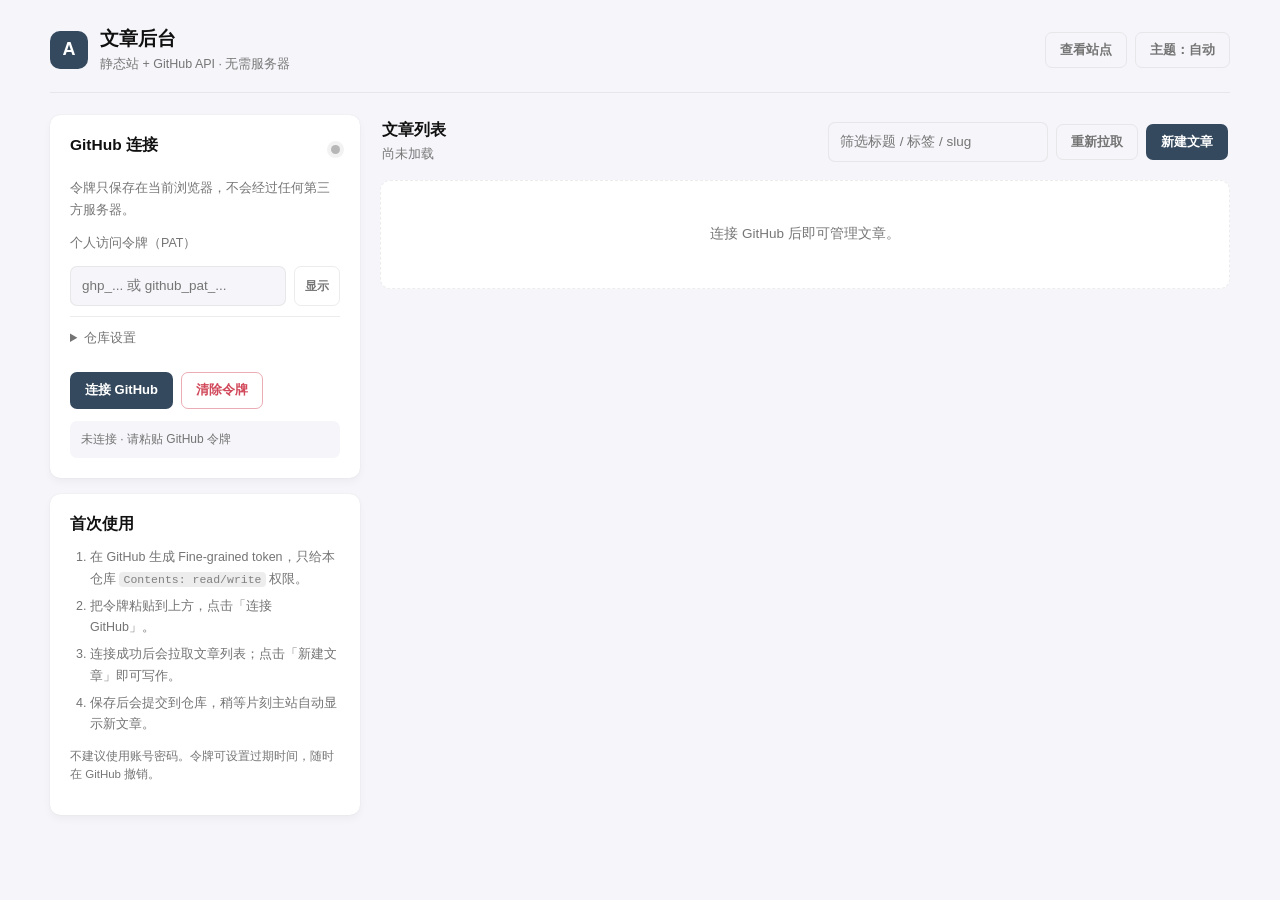
==== admin/index.html @ 0141ee08 "feat: add browser admin for article management" ====
<!doctype html>
<html lang="zh-CN" data-scheme="light">
<head>
  <meta charset="utf-8">
  <meta name="viewport" content="width=device-width, initial-scale=1">
  <meta name="robots" content="noindex, nofollow">
  <title>文章后台 · 重构博客</title>
  <script>
    (function () {
      try {
        var s = localStorage.getItem('StackColorScheme') || 'auto';
        var dark = s === 'dark' || (s === 'auto' && window.matchMedia('(prefers-color-scheme: dark)').matches);
        document.documentElement.setAttribute('data-scheme', dark ? 'dark' : 'light');
      } catch (e) {}
    })();
  </script>
  <link rel="stylesheet" href="../assets/style.css">
  <link rel="stylesheet" href="admin.css">
</head>
<body class="admin-body">
  <div class="admin-shell">
    <header class="admin-topbar">
      <div class="admin-brand">
        <span class="admin-brand-mark">A</span>
        <div>
          <h1>文章后台</h1>
          <p>静态站 + GitHub API · 无需服务器</p>
        </div>
      </div>
      <div class="admin-top-actions">
        <a class="btn btn-ghost" href="../index.html" target="_blank" rel="noopener">查看站点</a>
        <button class="btn btn-ghost" id="themeBtn" type="button" title="切换主题">主题：自动</button>
      </div>
    </header>

    <main class="admin-grid">
      <aside class="admin-side">
        <section class="admin-card" aria-labelledby="connectTitle">
          <div class="card-heading">
            <h2 id="connectTitle">GitHub 连接</h2>
            <span id="connectionDot" class="status-dot" aria-hidden="true"></span>
          </div>
          <p class="muted small">令牌只保存在当前浏览器，不会经过任何第三方服务器。</p>

          <label class="field-label" for="tokenInput">个人访问令牌（PAT）</label>
          <div class="token-row">
            <input id="tokenInput" class="input" type="password" autocomplete="off" spellcheck="false" placeholder="ghp_... 或 github_pat_...">
            <button id="toggleToken" class="btn btn-mini" type="button">显示</button>
          </div>

          <details class="repo-settings" id="repoSettings">
            <summary>仓库设置</summary>
            <div class="settings-grid">
              <label class="field-label">用户名<input id="cfgOwner" class="input" type="text" spellcheck="false"></label>
              <label class="field-label">仓库名<input id="cfgRepo" class="input" type="text" spellcheck="false"></label>
              <label class="field-label">分支<input id="cfgBranch" class="input" type="text" spellcheck="false"></label>
              <label class="field-label full">文章文件<input id="cfgPath" class="input" type="text" spellcheck="false"></label>
            </div>
            <p class="muted tiny">默认值已按你的 Pages 仓库填好，一般不需要改。</p>
          </details>

          <div class="btn-row">
            <button id="connectBtn" class="btn btn-primary" type="button">连接 GitHub</button>
            <button id="logoutBtn" class="btn btn-danger-ghost" type="button">清除令牌</button>
          </div>
          <div id="connectionState" class="connection-state" role="status">未连接</div>
        </section>

        <section class="admin-card guide-card" aria-labelledby="guideTitle">
          <h2 id="guideTitle">首次使用</h2>
          <ol class="guide-list">
            <li>在 GitHub 生成 Fine-grained token，只给本仓库 <code>Contents: read/write</code> 权限。</li>
            <li>把令牌粘贴到上方，点击「连接 GitHub」。</li>
            <li>连接成功后会拉取文章列表；点击「新建文章」即可写作。</li>
            <li>保存后会提交到仓库，稍等片刻主站自动显示新文章。</li>
          </ol>
          <p class="muted tiny">不建议使用账号密码。令牌可设置过期时间，随时在 GitHub 撤销。</p>
        </section>
      </aside>

      <section class="admin-main" aria-label="文章管理">
        <div class="admin-toolbar">
          <div>
            <h2>文章列表</h2>
            <p class="muted small" id="postCount">尚未加载</p>
          </div>
          <div class="toolbar-actions">
            <input id="listSearch" class="input search-input" type="search" placeholder="筛选标题 / 标签 / slug">
            <button id="refreshBtn" class="btn btn-ghost" type="button">重新拉取</button>
            <button id="newBtn" class="btn btn-primary" type="button">新建文章</button>
          </div>
        </div>

        <div id="postList" class="post-list" aria-live="polite">
          <div class="empty-state">连接 GitHub 后即可管理文章。</div>
        </div>

        <section id="editor" class="admin-card editor-panel" hidden aria-labelledby="editorTitle">
          <div class="editor-head">
            <div>
              <h2 id="editorTitle">新建文章</h2>
              <p class="muted small" id="editorHint">保存后会写入仓库的 content/posts.json</p>
            </div>
            <button id="collapseEditor" class="btn btn-mini" type="button">收起</button>
          </div>

          <div class="form-grid">
            <label class="field-label">标题 <input id="fTitle" class="input" type="text" placeholder="文章标题"></label>
            <label class="field-label">URL 标识 <input id="fSlug" class="input" type="text" spellcheck="false" placeholder="my-new-post"></label>
            <label class="field-label full">摘要 <textarea id="fSubtitle" class="input" rows="2" placeholder="一句话介绍这篇文章"></textarea></label>
            <label class="field-label">分类
              <select id="fCategory" class="input">
                <option value="Original">Original · 原创</option>
                <option value="Repost">Repost · 转载</option>
              </select>
            </label>
            <label class="field-label">发布日期 <input id="fDate" class="input" type="date"></label>
            <label class="field-label">阅读分钟 <input id="fMinutes" class="input" type="number" min="1" max="120" value="6"></label>
            <label class="field-label">标签 <input id="fTags" class="input" type="text" placeholder="前端, 性能, 笔记"></label>
            <label class="field-label full">封面关键词 <input id="fCover" class="input" type="text" placeholder="例如：SSG / REBUILD、METRICS、GIT"></label>
          </div>

          <div class="editor-tabs" role="tablist" aria-label="编辑模式">
            <button class="tab active" type="button" data-tab="form" role="tab" aria-selected="true">正文</button>
            <button class="tab" type="button" data-tab="preview" role="tab" aria-selected="false">预览</button>
            <button class="tab" type="button" data-tab="json" role="tab" aria-selected="false">JSON</button>
          </div>

          <div class="editor-panes">
            <div id="paneForm" class="editor-pane">
              <textarea id="fBody" class="input body-input" spellcheck="false" placeholder="## 小标题&#10;&#10;正文段落，支持 **加粗**、`行内代码`、[链接](https://example.com)。&#10;&#10;- 列表项&#10;- [x] 已完成任务&#10;&#10;> 引用&#10;&#10;```&#10;代码&#10;```&#10;&#10;| 列 A | 列 B |&#10;| --- | --- |&#10;| 内容 | 内容 |&#10;&#10;::: 提示 | 自定义提示框"></textarea>
              <div class="syntax-help">
                <strong>写作语法</strong>
                <code>## 标题</code> 分节 · <code>- 项目</code> 列表 · <code>&gt; 引用</code> · <code>```</code> 代码块 · <code>| 表格 |</code> · <code>::: 提示 | 内容</code>
              </div>
            </div>
            <div id="panePreview" class="editor-pane" hidden>
              <article id="preview" class="article-content preview-content"></article>
            </div>
            <div id="paneJson" class="editor-pane" hidden>
              <textarea id="fJson" class="input body-input json-input" spellcheck="false"></textarea>
              <p class="muted tiny">高级模式：直接编辑文章源数据。切换回「正文」会自动应用到表单。</p>
            </div>
          </div>

          <div class="editor-actions">
            <input id="fMessage" class="input commit-input" type="text" placeholder="提交说明（可选）">
            <div class="action-buttons">
              <button id="deleteBtn" class="btn btn-danger-ghost" type="button" hidden>删除文章</button>
              <button id="cancelBtn" class="btn btn-ghost" type="button">取消</button>
              <button id="saveBtn" class="btn btn-primary" type="button">保存到 GitHub</button>
            </div>
          </div>
        </section>
      </section>
    </main>
  </div>

  <div id="toast" class="toast" role="status" aria-live="polite"></div>
  <script src="admin.js"></script>
</body>
</html>
---- assets/style.css ----
/* ============================================================
   Refactored Blog · Sample
   Stack 主题风格复刻样式表（零外部请求 / 零字体下载）
   配色与结构参照 hugo-theme-stack v4 实测值
   ============================================================ */

:root {
  --body-background: #f5f5fa;
  --accent-color: #34495e;
  --accent-color-darker: #2c3e50;
  --accent-color-text: #fff;
  --accent-soft: rgba(52, 73, 94, .08);
  --body-text-color: #707070;

  --card-background: #fff;
  --card-background-selected: #eaeaea;
  --card-text-color-main: #101010;
  --card-text-color-secondary: #747474;
  --card-text-color-tertiary: #767676;
  --card-separator-color: rgba(218, 218, 218, .5);
  --card-border-radius: 10px;
  --card-padding: 20px;
  --small-card-padding: 25px 20px;

  --shadow-l1: 0 4px 8px rgba(0,0,0,.04), 0 0 2px rgba(0,0,0,.06), 0 0 1px rgba(0,0,0,.04);
  --shadow-l2: 0 10px 20px rgba(0,0,0,.04), 0 2px 6px rgba(0,0,0,.04), 0 0 1px rgba(0,0,0,.04);

  --blockquote-background-color: #f8f8f8;
  --code-background-color: rgba(0,0,0,.07);
  --pre-background-color: #fafafa;
  --pre-text-color: #272822;
  --code-text-color: #808080;
  --table-border-color: #dadada;
  --tr-even-background-color: #efefee;
  --kbd-border-color: #dadada;

  --sys-font-family: -apple-system, BlinkMacSystemFont, "Segoe UI", "PingFang SC", "Hiragino Sans GB", "Microsoft YaHei", "Droid Sans", "Helvetica Neue", sans-serif;
  --base-font-family: var(--sys-font-family);
  --code-font-family: Menlo, Monaco, Consolas, "Courier New", monospace;
  --article-font-size: 1.6rem;
  --article-line-height: 1.85;

  --main-top-padding: 50px;
  --section-separation: 40px;
  --container-padding: 20px;
  --left-sidebar-max-width: 230px;
  --right-sidebar-max-width: 250px;
  --widget-separation: 20px;
  --sidebar-avatar-size: 100px;
  --sidebar-element-separation: 24px;
  --emoji-size: 40px;
  --tag-border-radius: 4px;
}

:root[data-scheme="dark"] {
  --body-background: #303030;
  --accent-color: #ecf0f1;
  --accent-color-darker: #bdc3c7;
  --accent-color-text: #000;
  --accent-soft: rgba(236, 240, 241, .10);
  --body-text-color: rgba(255,255,255,.7);

  --card-background: #424242;
  --card-background-selected: rgba(255,255,255,.16);
  --card-text-color-main: rgba(255,255,255,.9);
  --card-text-color-secondary: rgba(255,255,255,.7);
  --card-text-color-tertiary: rgba(255,255,255,.5);
  --card-separator-color: rgba(255,255,255,.12);

  --shadow-l1: 0 4px 8px rgba(0,0,0,.18), 0 0 2px rgba(0,0,0,.22), 0 0 1px rgba(0,0,0,.18);
  --shadow-l2: 0 10px 20px rgba(0,0,0,.22), 0 2px 6px rgba(0,0,0,.18);

  --blockquote-background-color: #4b4b4b;
  --code-background-color: rgba(255,255,255,.10);
  --pre-background-color: #272822;
  --pre-text-color: rgba(255,255,255,.9);
  --code-text-color: rgba(255,255,255,.9);
  --table-border-color: #717171;
  --tr-even-background-color: #545454;
  --kbd-border-color: #717171;
}

/* ---------- base ---------- */
* { box-sizing: border-box; }
html { font-size: 62.5%; -webkit-text-size-adjust: 100%; scroll-behavior: smooth; }
body {
  margin: 0;
  background: var(--body-background);
  color: var(--body-text-color);
  font-family: var(--base-font-family);
  font-size: 1.5rem;
  line-height: 1.65;
  -webkit-font-smoothing: antialiased;
  transition: background-color .25s ease, color .25s ease;
}
a { color: var(--accent-color-darker); text-decoration: none; }
a:hover { color: var(--accent-color); }
img { max-width: 100%; display: block; }
/* 长英文标识符 / 无空格中文串在窄屏下必须允许断行，避免撑破卡片 */
.article-title, .article-subtitle, .article-content, .prose, .notice,
.pagehead p, .rulebox, .card, .widget, .friend-card, .article-description,
.archives-list a, .section-card, .tagCloud-tags, .commentbox { overflow-wrap: anywhere; }
button, input, select { font: inherit; }
button { cursor: pointer; }
h1, h2, h3, h4 { color: var(--card-text-color-main); line-height: 1.35; }
:focus-visible { outline: 2px solid var(--accent-color); outline-offset: 3px; border-radius: 3px; }
::selection { background: var(--accent-color); color: var(--accent-color-text); }

.icon { width: 20px; height: 20px; flex: 0 0 auto; stroke: currentColor; }
.icon-sm { width: 16px; height: 16px; }
.icon-lg { width: 24px; height: 24px; }

/* ---------- layout ---------- */
.container { margin-left: auto; margin-right: auto; }
.main-container {
  display: flex;
  align-items: flex-start;
  min-height: 100vh;
  max-width: 1400px;
  padding: var(--main-top-padding) var(--container-padding) 0;
  gap: var(--section-separation);
}
.left-sidebar {
  order: -3;
  width: 100%;
  max-width: var(--left-sidebar-max-width);
  flex-shrink: 0;
  position: sticky;
  top: var(--main-top-padding);
  display: flex;
  flex-direction: column;
  gap: var(--sidebar-element-separation);
  align-self: flex-start;
}
.right-sidebar {
  order: -1;
  width: 100%;
  max-width: var(--right-sidebar-max-width);
  flex-shrink: 0;
  position: sticky;
  top: var(--main-top-padding);
  display: flex;
  flex-direction: column;
  gap: var(--widget-separation);
  align-self: flex-start;
  max-height: calc(100vh - var(--main-top-padding) * 2);
  overflow-y: auto;
  scrollbar-width: thin;
  padding-bottom: 10px;
}
.main {
  order: -2;
  flex-grow: 1;
  min-width: 0;
  max-width: 100%;
  display: flex;
  flex-direction: column;
  gap: var(--section-separation);
}

/* ---------- left sidebar ---------- */
.hamburger { display: none; }
.site-avatar { margin: 0; position: relative; width: var(--sidebar-avatar-size); }
.site-avatar > a { display: block; border-radius: 50%; }
.site-logo {
  width: var(--sidebar-avatar-size);
  height: var(--sidebar-avatar-size);
  border-radius: 50%;
  object-fit: cover;
  background: linear-gradient(135deg, #34495e, #6c8ba5);
  box-shadow: var(--shadow-l1);
}
.avatar-fallback {
  display: flex; align-items: center; justify-content: center;
  width: var(--sidebar-avatar-size); height: var(--sidebar-avatar-size);
  border-radius: 50%; color: #fff; font-size: 3.6rem; font-weight: 700;
  background: linear-gradient(135deg, #34495e, #6c8ba5);
  box-shadow: var(--shadow-l1);
  letter-spacing: -2px;
}
.site-avatar .emoji {
  position: absolute; right: -6px; bottom: -4px;
  display: flex; align-items: center; justify-content: center;
  width: var(--emoji-size); height: var(--emoji-size);
  font-size: 2rem; line-height: 1;
  background: var(--card-background);
  border-radius: 50%;
  box-shadow: var(--shadow-l1);
}
.sidebar-head .site-meta { margin-top: 16px; }
.site-meta .site-name { font-size: 2.2rem; margin: 0 0 6px; font-weight: 700; letter-spacing: -.3px; }
.site-meta .site-name a { color: var(--card-text-color-main); }
.site-meta .site-description { font-size: 1.35rem; font-weight: 400; color: var(--card-text-color-secondary); margin: 0; line-height: 1.55; }

.menu-social { list-style: none; padding: 0; margin: 0; display: flex; flex-wrap: wrap; gap: 6px; }
.menu-social a {
  display: flex; align-items: center; justify-content: center;
  width: 34px; height: 34px; border-radius: 8px;
  color: var(--card-text-color-secondary);
  background: var(--card-background);
  box-shadow: var(--shadow-l1);
  transition: transform .2s ease, color .2s ease;
}
.menu-social a:hover { transform: translateY(-2px); color: var(--accent-color-darker); }

.menu { list-style: none; padding: 0; margin: 0; display: flex; flex-direction: column; gap: 2px; }
.menu > li > a, .menu .dark-toggle {
  display: flex; align-items: center; gap: 12px;
  padding: 9px 12px; border-radius: 8px;
  color: var(--card-text-color-secondary);
  font-size: 1.45rem;
  transition: background-color .2s ease, transform .2s ease, color .2s ease;
}
.menu > li > a:hover { background: var(--card-background); transform: translateX(3px); color: var(--card-text-color-main); }
.menu > li.current > a { background: var(--card-background); color: var(--card-text-color-main); box-shadow: var(--shadow-l1); font-weight: 600; }
.menu .menu-bottom-section { margin-top: auto; padding-top: 14px; border-top: 1px solid var(--card-separator-color); }
.menu .menu-bottom-section .menu { margin: 0; }
.dark-toggle { width: 100%; border: 0; background: transparent; text-align: left; cursor: pointer; }
.dark-toggle:hover { background: var(--card-background); color: var(--card-text-color-main); }
.dark-toggle .scheme-label { margin-left: auto; font-size: 1.2rem; color: var(--card-text-color-tertiary); }
:root[data-scheme="dark"] .icon-sun { display: none; }
:root[data-scheme="light"] .icon-moon { display: none; }

/* ---------- widgets (right sidebar) ---------- */
.widget {
  background: var(--card-background);
  border-radius: var(--card-border-radius);
  box-shadow: var(--shadow-l1);
  padding: var(--card-padding);
  position: relative;
}
.widget-icon {
  position: absolute; right: 16px; top: 16px;
  color: var(--card-text-color-tertiary); opacity: .55;
}
.widget-title, .section-title {
  font-size: 1.5rem; font-weight: 700; margin: 0 0 14px;
  color: var(--card-text-color-main);
}
.widget-title a { color: var(--card-text-color-main); }
.search-form { padding: 12px 14px; }
.search-form p { display: flex; align-items: center; gap: 8px; margin: 0; }
.search-form label { position: absolute; width: 1px; height: 1px; overflow: hidden; clip: rect(0 0 0 0); }
.search-form input {
  flex: 1; min-width: 0; border: 0; background: transparent;
  color: var(--card-text-color-main); font-size: 1.4rem; padding: 6px 4px;
  outline: none;
}
.search-form input::placeholder { color: var(--card-text-color-tertiary); }
.search-form button {
  border: 0; background: transparent; color: var(--card-text-color-secondary);
  display: flex; padding: 4px; border-radius: 6px;
}
.search-form button:hover { color: var(--accent-color-darker); background: var(--accent-soft); }

.widget-archive--list { display: flex; flex-direction: column; }
.archives-year a {
  display: flex; align-items: center; justify-content: space-between;
  padding: 7px 8px; border-radius: 6px;
  color: var(--card-text-color-secondary); font-size: 1.4rem;
  transition: background-color .2s ease;
}
.archives-year a:hover { background: var(--accent-soft); color: var(--card-text-color-main); }
.archives-year .count {
  font-size: 1.2rem; color: var(--card-text-color-tertiary);
  background: var(--accent-soft); padding: 1px 8px; border-radius: 10px;
}
.tagCloud-tags { display: flex; flex-wrap: wrap; gap: 8px; }
.tagCloud-tags a {
  display: inline-block; padding: 4px 10px;
  font-size: 1.3rem; border-radius: var(--tag-border-radius);
  background: var(--accent-soft); color: var(--card-text-color-secondary);
  transition: transform .2s ease, background-color .2s ease;
}
.tagCloud-tags a:hover { transform: translateY(-2px); background: var(--card-background-selected); color: var(--card-text-color-main); }
.widget--toc { max-height: 60vh; overflow-y: auto; scrollbar-width: thin; }
.widget--toc ol { list-style: none; padding: 0; margin: 0; }
.widget--toc ol ol { padding-left: 12px; }
.widget--toc li a {
  display: block; padding: 5px 8px; border-radius: 6px;
  font-size: 1.3rem; color: var(--card-text-color-secondary);
  overflow: hidden; text-overflow: ellipsis; white-space: nowrap;
}
.widget--toc li a:hover, .widget--toc li a.active { background: var(--accent-soft); color: var(--card-text-color-main); }

/* ---------- generic cards / headings ---------- */
.card {
  background: var(--card-background);
  border-radius: var(--card-border-radius);
  box-shadow: var(--shadow-l1);
  padding: var(--card-padding);
}
.pagehead h1, .section-term { font-size: 2.6rem; margin: 0 0 6px; }
.pagehead p { margin: 0; color: var(--card-text-color-secondary); font-size: 1.4rem; }
.notice {
  background: var(--accent-soft);
  border-left: 3px solid var(--accent-color);
  border-radius: 0 8px 8px 0;
  padding: 10px 16px; font-size: 1.35rem; color: var(--card-text-color-secondary);
}
.searchmeta { margin: 0; font-size: 1.35rem; color: var(--card-text-color-secondary); }
.section-card {
  background: var(--card-background); border-radius: var(--card-border-radius);
  box-shadow: var(--shadow-l1); padding: 28px 24px;
  display: flex; align-items: center; justify-content: space-between; gap: 16px;
}
.section-details .section-count { font-size: 1.35rem; color: var(--card-text-color-tertiary); font-weight: 400; margin: 0 0 6px; }
.section-details .section-term { font-size: 3rem; margin: 0; }

/* ---------- article list (home) ---------- */
.article-list { display: flex; flex-direction: column; gap: 16px; }
.article-list article {
  background: var(--card-background);
  border-radius: var(--card-border-radius);
  box-shadow: var(--shadow-l1);
  overflow: hidden;
  transition: box-shadow .3s ease, transform .3s ease;
  content-visibility: auto;
  contain-intrinsic-size: auto 132px;
}
.article-list article:hover { box-shadow: var(--shadow-l2); transform: translateY(-2px); }
.article-header { padding: 22px 24px; }
.article-details { min-width: 0; }
.article-category { margin-bottom: 10px; }
.article-category a {
  display: inline-block; font-size: 1.2rem; line-height: 1.6;
  padding: 2px 12px; border-radius: var(--tag-border-radius);
  color: #fff; background: #34495e;
}
.article-category a.cat-Original { background: #2a9d8f; color: #fff; }
.article-category a.cat-Repost { background: #3d3c0f; color: #efedbe; }
.article-title-wrapper { min-width: 0; }
.article-title { font-size: 1.85rem; font-weight: 700; margin: 0; line-height: 1.45; }
.article-title a { color: var(--card-text-color-main); }
.article-title a:hover { color: var(--accent-color-darker); }
.article-subtitle {
  font-size: 1.35rem; font-weight: 400; color: var(--card-text-color-secondary);
  margin: 8px 0 0; line-height: 1.65;
  display: -webkit-box; -webkit-line-clamp: 2; -webkit-box-orient: vertical; overflow: hidden;
}
.article-meta { margin-top: 14px; }
.inline-meta { display: flex; align-items: center; flex-wrap: wrap; gap: 6px; font-size: 1.25rem; color: var(--card-text-color-tertiary); }
.inline-meta .icon { width: 16px; height: 16px; margin-right: 1px; }
.inline-meta .sep { margin: 0 8px; opacity: .5; }
.article-list .article-image { width: 100%; aspect-ratio: 16 / 7; overflow: hidden; background: var(--accent-soft); }
.article-list .article-image img { width: 100%; height: 100%; object-fit: cover; }
.cover-ph {
  width: 100%; height: 100%;
  background: linear-gradient(120deg, #34495e 0%, #4b6b86 45%, #7a9bb3 100%);
  position: relative;
}
.cover-ph::after {
  content: attr(data-label); position: absolute; left: 22px; bottom: 18px;
  color: rgba(255,255,255,.86); font-size: 1.2rem; letter-spacing: 2px; text-transform: uppercase;
}

/* ---------- pagination ---------- */
.pagination { display: flex; align-items: center; justify-content: center; flex-wrap: wrap; gap: 6px; }
.page-link {
  display: flex; align-items: center; justify-content: center;
  min-width: 34px; height: 34px; padding: 0 8px;
  border: 0; border-radius: 8px; background: var(--card-background);
  color: var(--card-text-color-secondary); font-size: 1.35rem;
  box-shadow: var(--shadow-l1);
  transition: transform .2s ease, background-color .2s ease;
}
.page-link:hover:not(.disabled):not(.current) { transform: translateY(-2px); color: var(--card-text-color-main); }
.page-link.current { background: var(--accent-color); color: var(--accent-color-text); }
.page-link.disabled { opacity: .45; pointer-events: none; }
.page-link .icon { width: 18px; height: 18px; }
.pagination-jump-dialog {
  border: 0; border-radius: var(--card-border-radius); padding: 24px;
  background: var(--card-background); color: var(--card-text-color-main);
  box-shadow: var(--shadow-l2); width: min(340px, 90vw);
}
.pagination-jump-dialog::backdrop { background: rgba(0,0,0,.4); }
.pagination-jump-form header { margin-bottom: 14px; }
.pagination-jump-form .title { font-weight: 700; font-size: 1.6rem; }
.pagination-jump-form .subtitle { color: var(--card-text-color-tertiary); font-size: 1.3rem; margin-left: 6px; }
.pagination-jump-input-group { display: flex; gap: 8px; }
.pagination-jump-input-group input {
  flex: 1; min-width: 0; padding: 8px 12px; border-radius: 8px;
  border: 1px solid var(--card-separator-color); background: var(--body-background);
  color: var(--card-text-color-main); font-size: 1.4rem;
}
.btn { border: 0; border-radius: 8px; padding: 8px 16px; font-size: 1.4rem; }
.btn-primary { background: var(--accent-color); color: var(--accent-color-text); }
.pagination-jump-hint { margin-top: 12px; font-size: 1.2rem; color: var(--card-text-color-tertiary); display: flex; gap: 6px; align-items: center; }
kbd { border: 1px solid var(--kbd-border-color); border-bottom-width: 2px; border-radius: 4px; padding: 1px 6px; font-family: var(--code-font-family); font-size: 1.1rem; }

/* ---------- single article page ---------- */
.main-article {
  background: var(--card-background); border-radius: var(--card-border-radius);
  box-shadow: var(--shadow-l1); overflow: hidden;
}
.main-article > .article-header { padding: 28px 30px 18px; }
.main-article .article-title { font-size: 2.5rem; }
.main-article .article-subtitle { margin-top: 10px; font-size: 1.45rem; display: block; }
.article-toc { margin: 0 30px 18px; }
.article-toc details {
  background: var(--body-background); border-radius: 8px; padding: 12px 16px;
}
.article-toc summary { cursor: pointer; list-style: none; }
.article-toc summary::-webkit-details-marker { display: none; }
.article-toc-title { display: flex; align-items: center; gap: 8px; font-weight: 700; color: var(--card-text-color-main); font-size: 1.45rem; }
.article-toc-title .icon { width: 18px; height: 18px; }
.toc-nav { margin-top: 12px; }
.toc-nav ol { list-style: none; padding: 0; margin: 0; }
.toc-nav ol ol { padding-left: 18px; }
.toc-nav li a { display: block; padding: 4px 6px; border-radius: 5px; font-size: 1.35rem; color: var(--card-text-color-secondary); }
.toc-nav li a:hover, .toc-nav li a.active { background: var(--accent-soft); color: var(--card-text-color-main); }

.article-content, .prose {
  padding: 0 30px 26px;
  font-size: var(--article-font-size);
  line-height: var(--article-line-height);
  color: var(--card-text-color-secondary);
}
.article-content h2, .prose h2 {
  font-size: 2.1rem; margin: 30px 0 12px; padding-bottom: 6px;
  border-bottom: 1px solid var(--card-separator-color); color: var(--card-text-color-main);
  scroll-margin-top: 20px;
}
.article-content h3, .prose h3 { font-size: 1.75rem; margin: 24px 0 10px; color: var(--card-text-color-main); scroll-margin-top: 20px; }
.article-content h4, .prose h4 { font-size: 1.55rem; margin: 20px 0 8px; }
.article-content p, .prose p { margin: 0 0 16px; }
.article-content strong, .prose strong { color: var(--card-text-color-main); }
.article-content ul, .article-content ol, .prose ul, .prose ol { padding-left: 24px; margin: 0 0 16px; }
.article-content li, .prose li { margin: 5px 0; }
.article-content blockquote, .prose blockquote {
  margin: 0 0 18px; padding: 12px 18px; border-left: 4px solid var(--accent-color);
  background: var(--blockquote-background-color); border-radius: 0 8px 8px 0;
}
.article-content blockquote p:last-child, .prose blockquote p:last-child { margin-bottom: 0; }
.article-content a, .prose a { color: var(--accent-color-darker); border-bottom: 1px solid var(--card-separator-color); }
.article-content a:hover, .prose a:hover { border-bottom-color: var(--accent-color); }
.article-content code, .prose code, .rulebox code {
  font-family: var(--code-font-family); font-size: .88em;
  background: var(--code-background-color); color: var(--code-text-color);
  padding: 2px 6px; border-radius: 4px;
}
.article-content pre, .prose pre {
  background: var(--pre-background-color); color: var(--pre-text-color);
  padding: 16px 18px; border-radius: 8px; overflow-x: auto; margin: 0 0 18px;
  font-size: 1.35rem; line-height: 1.6;
}
.article-content pre code, .prose pre code { background: transparent; padding: 0; color: inherit; }
.article-content table, .prose table { width: 100%; border-collapse: collapse; margin: 0 0 18px; font-size: 1.4rem; }
.article-content th, .article-content td, .prose th, .prose td { border: 1px solid var(--table-border-color); padding: 8px 12px; text-align: left; }
.article-content th, .prose th { background: var(--accent-soft); color: var(--card-text-color-main); }
.article-content tr:nth-child(even), .prose tr:nth-child(even) { background: var(--tr-even-background-color); }
.article-content img, .prose img { border-radius: 8px; margin: 0 0 18px; }
.article-content hr, .prose hr { border: 0; border-top: 1px solid var(--card-separator-color); margin: 26px 0; }

.article-footer { padding: 0 30px 26px; display: flex; flex-direction: column; gap: 10px; }
.article-tags { display: flex; flex-wrap: wrap; gap: 8px; }
.article-tags a {
  padding: 3px 10px; border-radius: var(--tag-border-radius); font-size: 1.25rem;
  background: var(--accent-soft); color: var(--card-text-color-secondary);
}
.article-tags a:hover { color: var(--card-text-color-main); }
.article-copyright, .article-lastmod, .article-source { display: flex; align-items: center; gap: 7px; font-size: 1.25rem; color: var(--card-text-color-tertiary); }
.article-copyright .icon, .article-lastmod .icon, .article-source .icon { width: 15px; height: 15px; }

.subsection-list { background: var(--card-background); border-radius: var(--card-border-radius); box-shadow: var(--shadow-l1); padding: 20px; }
.article-list--tile { display: grid; grid-template-columns: repeat(auto-fill, minmax(180px, 1fr)); gap: 12px; margin-top: 4px; }
.article-list--tile article { background: var(--body-background); border-radius: 8px; overflow: hidden; transition: transform .25s ease; }
.article-list--tile article:hover { transform: translateY(-3px); }
.article-list--tile a { display: block; height: 100%; padding: 14px; }
.article-list--tile .article-title { font-size: 1.4rem; line-height: 1.5; }
.article-list--tile .article-title a { color: var(--card-text-color-main); }
.article-list--tile .article-time { display: block; margin-top: 8px; font-size: 1.2rem; color: var(--card-text-color-tertiary); }

.pager { display: grid; grid-template-columns: 1fr 1fr; gap: 12px; }
.pager a { background: var(--card-background); border-radius: var(--card-border-radius); box-shadow: var(--shadow-l1); padding: 14px 18px; }
.pager a span { display: block; font-size: 1.2rem; color: var(--card-text-color-tertiary); }
.pager a strong { color: var(--card-text-color-main); font-size: 1.4rem; }
.pager .next { text-align: right; }

.commentbox h3 { margin: 0 0 8px; font-size: 1.6rem; }
.commentbox p { margin: 0; font-size: 1.35rem; color: var(--card-text-color-secondary); }
.waline-statistic { font-size: 1.3rem; color: var(--card-text-color-tertiary); text-align: center; }

/* ---------- compact list (categories / tags / search) ---------- */
.article-list--compact { display: flex; flex-direction: column; gap: 12px; }
.article-list--compact article { background: var(--card-background); border-radius: var(--card-border-radius); box-shadow: var(--shadow-l1); overflow: hidden; transition: transform .25s ease; }
.article-list--compact article:hover { transform: translateY(-2px); }
.article-list--compact > article > a { display: flex; align-items: center; justify-content: space-between; gap: 16px; padding: 16px 20px; }
.article-list--compact .article-title { font-size: 1.6rem; }
.article-list--compact .article-meta { margin-top: 4px; }
.article-description { font-size: 1.3rem; color: var(--card-text-color-tertiary); }
.article-image { flex: 0 0 auto; }
.article-image img, .article-image .thumb {
  width: 60px; height: 60px; border-radius: 8px; object-fit: cover;
}
.thumb { display: flex; align-items: center; justify-content: center; color: #fff; font-size: 2rem; font-weight: 700; }
.thumb.t1 { background: linear-gradient(135deg,#2a9d8f,#57b8a8); }
.thumb.t2 { background: linear-gradient(135deg,#3d3c0f,#7b7838); }
.thumb.t3 { background: linear-gradient(135deg,#34495e,#6c8ba5); }

.tag-cloud-page { display: flex; flex-wrap: wrap; gap: 12px; }
.tag-cloud-page a {
  padding: 10px 18px; border-radius: 8px; background: var(--card-background);
  box-shadow: var(--shadow-l1); color: var(--card-text-color-main); font-size: 1.5rem;
  transition: transform .2s ease;
}
.tag-cloud-page a:hover { transform: translateY(-3px); }
.tag-cloud-page a small { color: var(--card-text-color-tertiary); margin-left: 8px; font-size: 1.2rem; }

/* ---------- archives ---------- */
.archives-group { background: var(--card-background); border-radius: var(--card-border-radius); box-shadow: var(--shadow-l1); padding: 20px 24px; }
.archives-group h2 { font-size: 2rem; margin: 0 0 10px; scroll-margin-top: 20px; }
.archives-group h2 small { font-size: 1.3rem; font-weight: 400; color: var(--card-text-color-tertiary); margin-left: 8px; }
.archives-list { list-style: none; padding: 0; margin: 0; }
.archives-list li { display: flex; align-items: baseline; gap: 12px; padding: 7px 0; border-bottom: 1px solid var(--card-separator-color); }
.archives-list li:last-child { border-bottom: 0; }
.archives-list time { flex: 0 0 92px; font-size: 1.3rem; color: var(--card-text-color-tertiary); font-variant-numeric: tabular-nums; }
.archives-list a { font-size: 1.45rem; color: var(--card-text-color-main); }
.archives-list a:hover { color: var(--accent-color-darker); }
.archives-list .cat-badge { margin-left: auto; font-size: 1.15rem; padding: 1px 8px; border-radius: 4px; }
.cat-badge.cat-Original { background: #2a9d8f; color: #fff; }
.cat-badge.cat-Repost { background: #3d3c0f; color: #efedbe; }

/* ---------- friends ---------- */
.friends-grid { display: grid; grid-template-columns: repeat(auto-fill, minmax(220px, 1fr)); gap: 14px; }
.friend-card { background: var(--card-background); border-radius: var(--card-border-radius); box-shadow: var(--shadow-l1); padding: 18px; transition: transform .25s ease; }
.friend-card:hover { transform: translateY(-3px); }
.friend-card .friend-avatar { width: 48px; height: 48px; border-radius: 50%; display: flex; align-items: center; justify-content: center; color: #fff; font-weight: 700; font-size: 1.8rem; margin-bottom: 10px; }
.friend-card h3 { margin: 0 0 4px; font-size: 1.55rem; }
.friend-card p { margin: 0; font-size: 1.3rem; color: var(--card-text-color-tertiary); }

/* ---------- about / debug sample blocks ---------- */
.aboutgrid { display: grid; grid-template-columns: repeat(auto-fit, minmax(300px, 1fr)); gap: 16px; }
.rulebox { background: var(--card-background); border-radius: var(--card-border-radius); box-shadow: var(--shadow-l1); padding: 22px 24px; }
.rulebox h2 { font-size: 1.8rem; margin: 0 0 12px; }
.rulebox p, .rulebox li { font-size: 1.4rem; color: var(--card-text-color-secondary); }
.rulebox ul { padding-left: 20px; margin: 0 0 12px; }
.rulebox li { margin: 6px 0; }
.quote { background: var(--blockquote-background-color); border-left: 3px solid var(--accent-color); padding: 10px 16px; border-radius: 0 8px 8px 0; font-size: 1.4rem; margin: 12px 0; color: var(--card-text-color-secondary); }
.canary { display: flex; gap: 12px; align-items: flex-start; }
.canary .dot { flex: 0 0 12px; width: 12px; height: 12px; border-radius: 50%; background: #2a9d8f; margin-top: 6px; box-shadow: 0 0 0 4px rgba(42,157,143,.16); }
.canary p { font-size: 1.35rem; }

.metrics { display: grid; grid-template-columns: repeat(auto-fit, minmax(160px, 1fr)); gap: 14px; }
.metric { background: var(--card-background); border-radius: var(--card-border-radius); box-shadow: var(--shadow-l1); padding: 18px; }
.metric .label { font-size: 1.3rem; color: var(--card-text-color-tertiary); }
.metric .value { font-size: 2.8rem; font-weight: 700; color: var(--card-text-color-main); line-height: 1.3; font-variant-numeric: tabular-nums; }
.metric .hint { font-size: 1.2rem; color: var(--card-text-color-tertiary); }
.flags { background: var(--card-background); border-radius: var(--card-border-radius); box-shadow: var(--shadow-l1); padding: 22px 24px; }
.flags h2 { font-size: 1.7rem; margin: 0 0 4px; }
.flag { display: flex; align-items: center; justify-content: space-between; gap: 16px; padding: 12px 0; border-bottom: 1px solid var(--card-separator-color); font-size: 1.4rem; color: var(--card-text-color-main); }
.flag:last-child { border-bottom: 0; }
.flag small { display: block; font-size: 1.2rem; color: var(--card-text-color-tertiary); margin-top: 2px; }
.switch { position: relative; display: inline-block; width: 44px; height: 24px; flex: 0 0 auto; }
.switch input { opacity: 0; width: 0; height: 0; }
.switch .track { position: absolute; inset: 0; background: var(--card-separator-color); border-radius: 24px; transition: background-color .2s ease; }
.switch .track::before { content: ""; position: absolute; width: 18px; height: 18px; left: 3px; top: 3px; background: #fff; border-radius: 50%; transition: transform .2s ease; box-shadow: 0 1px 3px rgba(0,0,0,.2); }
.switch input:checked + .track { background: var(--accent-color); }
.switch input:checked + .track::before { transform: translateX(20px); }
.stackline { display: flex; flex-wrap: wrap; gap: 8px; }
.stackline .chip { font-size: 1.2rem; padding: 4px 10px; border-radius: 4px; background: var(--accent-soft); color: var(--card-text-color-secondary); }
.links .chip { display: inline-block; }

/* ---------- footer ---------- */
.site-footer { font-size: 1.25rem; color: var(--card-text-color-tertiary); padding: 0 0 40px; text-align: center; line-height: 1.8; }
.site-footer .copyright { font-size: 1.3rem; color: var(--card-text-color-secondary); margin-bottom: 6px; }
.site-footer .powerby code { font-family: var(--code-font-family); font-size: 1.15rem; background: var(--code-background-color); padding: 1px 5px; border-radius: 3px; }
.site-footer a { color: var(--card-text-color-secondary); text-decoration: underline; text-underline-offset: 2px; }
.footer-disclaimer { max-width: 720px; margin: 8px auto 0; font-size: 1.2rem; opacity: .85; }

/* ---------- back to top ---------- */
.totop {
  position: fixed; right: 24px; bottom: 24px; z-index: 20;
  width: 42px; height: 42px; border: 0; border-radius: 50%;
  background: var(--card-background); color: var(--card-text-color-main);
  box-shadow: var(--shadow-l2); font-size: 1.8rem;
  opacity: 0; pointer-events: none; transform: translateY(12px);
  transition: opacity .25s ease, transform .25s ease;
}
.totop.show { opacity: 1; pointer-events: auto; transform: translateY(0); }
.totop:hover { transform: translateY(-3px); }

/* ---------- responsive ---------- */
@media (max-width: 1200px) {
  .right-sidebar { display: none; }
  .main-container { max-width: 1000px; }
}
@media (max-width: 900px) {
  :root { --main-top-padding: 0px; --section-separation: 24px; }
  .main-container { flex-direction: column; padding: 0 16px; gap: 20px; }
  .left-sidebar {
    position: static; max-width: none; width: 100%; order: -3;
    background: var(--card-background); border-radius: 0 0 var(--card-border-radius) var(--card-border-radius);
    box-shadow: var(--shadow-l1); padding: 16px 18px; gap: 12px;
  }
  .left-sidebar .sidebar-head { display: flex; align-items: center; gap: 14px; }
  .left-sidebar .sidebar-head .site-meta { margin-top: 0; min-width: 0; }
  :root { --sidebar-avatar-size: 60px; --emoji-size: 28px; }
  .site-avatar .emoji { font-size: 1.4rem; }
  .avatar-fallback { font-size: 2.4rem; }
  .site-meta .site-name { font-size: 1.9rem; margin-bottom: 2px; }
  .hamburger {
    display: flex; align-items: center; justify-content: center;
    margin-left: auto; width: 38px; height: 38px; flex: 0 0 38px;
    border: 1px solid var(--card-separator-color); border-radius: 8px;
    background: var(--accent-soft); color: var(--card-text-color-main);
  }
  .hamburger .bars { display: block; width: 18px; height: 2px; background: currentColor; position: relative; }
  .hamburger .bars::before, .hamburger .bars::after { content: ""; position: absolute; left: 0; width: 18px; height: 2px; background: currentColor; transition: transform .2s ease; }
  .hamburger .bars::before { top: -6px; }
  .hamburger .bars::after { top: 6px; }
  .menu-social { margin-top: 4px; }
  .left-sidebar .menu { display: none; }
  body.menu-open .left-sidebar .menu { display: flex; }
  body.menu-open .hamburger .bars::before { transform: translateY(6px) rotate(45deg); }
  body.menu-open .hamburger .bars::after { transform: translateY(-6px) rotate(-45deg); }
  .left-sidebar .menu .menu-bottom-section { margin-top: 6px; }
  .main { width: 100%; order: -1; gap: 24px; }
  .right-sidebar {
    display: flex; position: static; order: -2; max-width: none; width: 100%;
    max-height: none; overflow: visible; padding: 0;
  }
  .right-sidebar .widget:not(.search-form) { display: none; }
  .right-sidebar .search-form { width: 100%; }
  .site-footer { padding-bottom: 28px; }
  .main-article > .article-header { padding: 22px 20px 14px; }
  .article-toc { margin: 0 20px 16px; }
  .article-content, .prose { padding: 0 20px 20px; }
  .article-footer { padding: 0 20px 22px; }
  .article-header { padding: 18px 20px; }
  .pager { grid-template-columns: 1fr; }
}
@media (max-width: 560px) {
  .article-title { font-size: 1.65rem; }
  .main-article .article-title { font-size: 2.1rem; }
  .pagehead h1, .section-term { font-size: 2.2rem; }
  .article-list--tile { grid-template-columns: 1fr 1fr; }
  .archives-list time { flex-basis: 78px; }
  .totop { right: 14px; bottom: 14px; }
}

/* ============================================================
   第二轮升级：阅读体验组件
   ============================================================ */

/* ---------- 阅读进度条（仅长文页面显示，只改 transform） ---------- */
.reading-progress {
  position: fixed; top: 0; left: 0; z-index: 60;
  width: 100%; height: 3px; display: none;
  background: linear-gradient(90deg, #2a9d8f, #34495e);
  transform: scaleX(0); transform-origin: 0 50%; will-change: transform;
  pointer-events: none;
}
body[data-page="post"] .reading-progress,
body[data-page="about"] .reading-progress,
body[data-page="debug"] .reading-progress { display: block; }

/* ---------- 代码块：语言标签 + 行号 + 复制 + 轻量着色 ---------- */
.codeblock {
  margin: 0 0 20px; border: 1px solid var(--card-separator-color);
  border-radius: 10px; overflow: hidden; background: var(--pre-background-color);
}
.codeblock-head {
  display: flex; align-items: center; gap: 10px;
  padding: 7px 12px; border-bottom: 1px solid var(--card-separator-color);
  background: var(--accent-soft); font-size: 1.2rem;
  color: var(--card-text-color-secondary);
}
.code-lang {
  font-family: var(--code-font-family); font-weight: 700; letter-spacing: .3px;
  text-transform: uppercase; color: var(--card-text-color-main);
}
.code-lines { opacity: .75; }
.code-copy {
  margin-left: auto; display: inline-flex; align-items: center; gap: 5px;
  border: 1px solid var(--card-separator-color); border-radius: 6px;
  background: var(--card-background); color: var(--card-text-color-secondary);
  padding: 3px 9px; font-size: 1.2rem; transition: color .2s ease, background .2s ease, transform .2s ease;
}
.code-copy:hover { color: var(--card-text-color-main); transform: translateY(-1px); }
.code-copy.copied { color: #2a9d8f; border-color: #2a9d8f; }
.code-copy .icon { width: 14px; height: 14px; }
.codeblock pre {
  margin: 0; padding: 12px 0; border: 0; border-radius: 0;
  background: transparent; overflow-x: auto; line-height: 1.75;
}
.codeblock pre code {
  display: block; font-family: var(--code-font-family); font-size: 1.35rem;
  color: var(--pre-text-color); background: transparent; padding: 0;
}
.code-line { display: flex; min-width: max-content; }
.code-line:hover { background: var(--accent-soft); }
.line-no {
  flex: 0 0 46px; padding-right: 14px; text-align: right;
  color: var(--card-text-color-tertiary); opacity: .55;
  user-select: none; font-variant-numeric: tabular-nums;
}
.line-code { flex: 1 1 auto; white-space: pre; padding-right: 16px; }
.tok-kw { color: #a626a4; font-weight: 600; }
.tok-st { color: #50a14f; }
.tok-cm { color: #a0a1a7; font-style: italic; }
.tok-nu { color: #986801; }
.tok-at { color: #4078f2; }
:root[data-scheme="dark"] .tok-kw { color: #c678dd; }
:root[data-scheme="dark"] .tok-st { color: #98c379; }
:root[data-scheme="dark"] .tok-cm { color: #7f848e; }
:root[data-scheme="dark"] .tok-nu { color: #d19a66; }
:root[data-scheme="dark"] .tok-at { color: #61afef; }

/* ---------- 正文细节 ---------- */
.table-wrap { overflow-x: auto; margin: 0 0 18px; border-radius: 8px; }
.table-wrap table { margin-bottom: 0; min-width: 460px; }
.heading-anchor { position: relative; scroll-margin-top: 20px; }
.anchor-link {
  position: absolute; left: -18px; top: 50%; transform: translateY(-50%);
  opacity: 0; font-size: 1.6rem; color: var(--accent-color);
  border: 0 !important; transition: opacity .2s ease;
}
.heading-anchor:hover .anchor-link, .anchor-link:focus { opacity: 1; }
.note-card {
  background: var(--accent-soft); border-left: 3px solid #2a9d8f;
  border-radius: 0 8px 8px 0; padding: 12px 16px; margin: 0 0 18px;
}
.note-label { display: block; font-size: 1.2rem; font-weight: 700; color: #2a9d8f; margin-bottom: 4px; }
.note-card p { margin: 0; font-size: 1.45rem; }
.article-content .task, .prose .task { list-style: none; display: flex; gap: 9px; align-items: flex-start; }
.task-box {
  flex: 0 0 15px; width: 15px; height: 15px; margin-top: 5px;
  border: 1.5px solid var(--card-text-color-tertiary); border-radius: 4px;
}
.task-box.done { background: #2a9d8f; border-color: #2a9d8f; }
kbd {
  display: inline-block; padding: 1px 6px; border: 1px solid var(--kbd-border-color);
  border-bottom-width: 2px; border-radius: 4px; font-family: var(--code-font-family);
  font-size: 1.2rem; background: var(--card-background); color: var(--card-text-color-main);
}
.article-content del, .prose del { opacity: .6; }
.article-content img.zoomable, .prose img.zoomable { cursor: zoom-in; }

/* ---------- 分享区 ---------- */
.sharebox {
  display: flex; flex-wrap: wrap; align-items: center; gap: 8px;
  background: var(--card-background); border-radius: var(--card-border-radius);
  box-shadow: var(--shadow-l1); padding: 14px 18px; margin: 0 0 18px;
}
.share-label { font-size: 1.3rem; color: var(--card-text-color-tertiary); margin-right: 4px; }
.share-btn {
  display: inline-flex; align-items: center; gap: 6px; border: 1px solid var(--card-separator-color);
  border-radius: 7px; padding: 5px 11px; font-size: 1.3rem;
  background: transparent; color: var(--card-text-color-secondary);
  transition: transform .2s ease, color .2s ease, background .2s ease;
}
.share-btn:hover { transform: translateY(-2px); color: var(--card-text-color-main); background: var(--accent-soft); }
.share-btn .icon { width: 15px; height: 15px; }
.x-mark { font-size: 1.5rem; line-height: 1; }

/* ---------- Ctrl+K 快捷搜索 ---------- */
.quick-search-trigger {
  display: flex; align-items: center; gap: 8px; width: 100%;
  border: 1px dashed var(--card-separator-color); border-radius: 8px;
  background: transparent; color: var(--card-text-color-tertiary);
  padding: 8px 11px; font-size: 1.25rem; text-align: left;
  transition: color .2s ease, border-color .2s ease;
}
.quick-search-trigger:hover { color: var(--card-text-color-main); border-color: var(--accent-color); }
.quick-search-trigger kbd { margin-left: auto; }
.quick-search-dialog {
  width: min(620px, calc(100vw - 32px)); max-height: min(70vh, 620px);
  border: 1px solid var(--card-separator-color); border-radius: 14px;
  background: var(--card-background); color: var(--card-text-color-main);
  box-shadow: var(--shadow-l2); padding: 0; overflow: hidden;
}
.quick-search-dialog::backdrop { background: rgba(0,0,0,.45); backdrop-filter: blur(2px); }
.qs-head { display: flex; align-items: center; gap: 10px; padding: 14px 16px; border-bottom: 1px solid var(--card-separator-color); }
.qs-head .icon { width: 19px; height: 19px; flex: 0 0 auto; color: var(--card-text-color-tertiary); }
.qs-head input { flex: 1 1 auto; min-width: 0; border: 0; outline: 0; background: transparent; color: var(--card-text-color-main); font-size: 1.6rem; }
.qs-head kbd { flex: 0 0 auto; }
.qs-results { max-height: min(52vh, 460px); overflow-y: auto; padding: 8px; }
.qs-hint { margin: 0; padding: 18px 12px; font-size: 1.35rem; color: var(--card-text-color-tertiary); text-align: center; }
.qs-item {
  display: flex; align-items: center; gap: 12px; padding: 10px 12px;
  border-radius: 8px; color: var(--card-text-color-main);
}
.qs-item:hover, .qs-item.qs-active { background: var(--accent-soft); }
.qs-item > .icon { width: 16px; height: 16px; flex: 0 0 auto; opacity: .5; }
.qs-cat { flex: 0 0 auto; font-size: 1.1rem; padding: 2px 8px; border-radius: 4px; }
.qs-cat.cat-Original { background: #2a9d8f; color: #fff; }
.qs-cat.cat-Repost { background: #3d3c0f; color: #efedbe; }
.qs-main { min-width: 0; display: flex; flex-direction: column; gap: 2px; }
.qs-main strong { font-size: 1.45rem; font-weight: 600; overflow: hidden; text-overflow: ellipsis; white-space: nowrap; }
.qs-main small { font-size: 1.2rem; color: var(--card-text-color-tertiary); }
.qs-foot { padding: 9px 16px; border-top: 1px solid var(--card-separator-color); font-size: 1.2rem; color: var(--card-text-color-tertiary); }

/* ---------- 快捷键帮助 / 图片放大 / toast ---------- */
.shortcut-dialog {
  width: min(420px, calc(100vw - 32px)); border: 1px solid var(--card-separator-color);
  border-radius: 14px; background: var(--card-background); color: var(--card-text-color-main);
  box-shadow: var(--shadow-l2); padding: 22px 24px;
}
.shortcut-dialog::backdrop { background: rgba(0,0,0,.45); }
.shortcut-dialog h2 { font-size: 1.9rem; margin: 0 0 14px; }
.shortcut-row { display: flex; align-items: center; justify-content: space-between; gap: 14px; padding: 8px 0; border-bottom: 1px solid var(--card-separator-color); font-size: 1.4rem; }
.shortcut-row:last-of-type { border-bottom: 0; }
.lightbox { border: 0; padding: 0; background: transparent; max-width: 94vw; max-height: 92vh; }
.lightbox::backdrop { background: rgba(0,0,0,.86); }
.lightbox img { max-width: 92vw; max-height: 88vh; border-radius: 8px; margin: 0 auto; cursor: zoom-out; }
.toast {
  position: fixed; left: 50%; bottom: 34px; z-index: 90;
  transform: translate(-50%, 12px); opacity: 0; pointer-events: none;
  background: var(--card-text-color-main); color: var(--card-background);
  border-radius: 8px; padding: 10px 18px; font-size: 1.35rem;
  box-shadow: var(--shadow-l2); transition: opacity .22s ease, transform .22s ease;
}
.toast.show { opacity: 1; transform: translate(-50%, 0); }
#postlist article.kb-focus { outline: 2px solid #2a9d8f; outline-offset: 2px; }

/* ---------- 404 ---------- */
.notfound { text-align: center; padding: 40px 20px 24px; }
.notfound .nf-code { font-size: 8rem; font-weight: 800; line-height: 1; letter-spacing: -4px; color: var(--accent-color); opacity: .35; }
.notfound h1 { font-size: 2.4rem; margin: 10px 0 6px; }
.notfound p { color: var(--card-text-color-secondary); font-size: 1.45rem; margin: 0 0 18px; }
.notfound .nf-actions { display: flex; justify-content: center; flex-wrap: wrap; gap: 10px; margin-bottom: 6px; }
.notfound .btn-ghost { display: inline-block; border: 1px solid var(--card-separator-color); border-radius: 8px; padding: 8px 16px; font-size: 1.4rem; color: var(--card-text-color-main); }
.notfound .btn-primary { background: var(--accent-color); color: var(--accent-color-text); border: 0; border-radius: 8px; padding: 8px 16px; font-size: 1.4rem; }

/* ---------- 调试页新增指标 ---------- */
.wv-section-title { font-size: 1.4rem; color: var(--card-text-color-tertiary); margin: 26px 0 10px; font-weight: 600; letter-spacing: .4px; }
.metric .value.small { font-size: 1.9rem; }

/* ---------- 首屏淡入（只走 opacity / transform） ---------- */
@keyframes main-in { from { opacity: 0; transform: translateY(8px); } to { opacity: 1; transform: none; } }
.main { animation: main-in .32s ease both; }

/* ============================================================
   v3 升级：程序化封面 / 置顶 / 系列文章 / 阅读工具 / 头像
   全部使用本地变量，深浅主题自动适配，零外部请求
   ============================================================ */

/* ---------- 文章卡片：左侧封面 + 置顶 ---------- */
.article-list article.card-with-cover {
  display: grid; grid-template-columns: 232px 1fr; min-height: 170px; overflow: hidden;
}
.article-cover-link { position: relative; display: block; overflow: hidden; background: var(--accent-soft); }
.article-cover { display: block; width: 100%; height: 100%; object-fit: cover; transition: transform .45s ease; }
.article-list article:hover .article-cover { transform: scale(1.045); }
.article-list article.is-featured { border-left: 3px solid var(--accent-color); }
.featured-pin {
  position: absolute; top: 10px; left: 10px; display: inline-flex; align-items: center; gap: 4px;
  background: var(--accent-color); color: var(--accent-color-text); border-radius: 20px;
  padding: 3px 9px; font-size: 1.12rem; box-shadow: 0 2px 6px rgba(0,0,0,.18);
}
.featured-pin svg { width: 13px; height: 13px; }
.card-with-cover .article-header { display: flex; align-items: center; }

/* ---------- 文章页面包屑 ---------- */
.breadcrumb {
  display: flex; align-items: center; flex-wrap: wrap; gap: 6px;
  margin: 0 0 16px; padding: 0 2px; font-size: .92rem;
  color: var(--card-text-color-tertiary);
}
.breadcrumb a { color: var(--card-text-color-secondary); display: inline-flex; align-items: center; }
.breadcrumb a:hover { color: var(--accent-color); }
.breadcrumb .icon { width: 13px; height: 13px; opacity: .6; }
.breadcrumb-current { overflow: hidden; text-overflow: ellipsis; white-space: nowrap; max-width: min(52vw, 420px); color: var(--card-text-color-main); }

/* ---------- 文章页封面横幅 ---------- */
.post-cover { position: relative; margin: 0 0 var(--section-separation); border-radius: var(--card-border-radius); overflow: hidden; box-shadow: var(--shadow-l1); }
.post-cover img { display: block; width: 100%; height: 230px; object-fit: cover; }
.post-cover-label {
  position: absolute; left: 16px; bottom: 14px; font-family: var(--code-font-family);
  font-size: 1.15rem; letter-spacing: 2px; color: #fff; padding: 5px 11px; border-radius: 5px;
  background: rgba(0,0,0,.42); backdrop-filter: blur(4px);
}

/* ---------- 系列文章导航 ---------- */
.series-box {
  background: var(--card-background); border-radius: var(--card-border-radius);
  box-shadow: var(--shadow-l1); padding: 16px 20px; margin: 0 0 var(--section-separation);
  border-left: 3px solid var(--accent-color);
}
.series-head { display: flex; align-items: center; gap: 8px; font-size: 1.35rem; font-weight: 600; color: var(--card-text-color-main); }
.series-head svg { width: 16px; height: 16px; }
.series-head small { margin-left: auto; font-weight: 400; color: var(--card-text-color-tertiary); }
.series-box ol { list-style: none; margin: 12px 0 0; padding: 0; counter-reset: ser; }
.series-box li { counter-increment: ser; font-size: 1.3rem; padding: 5px 0; color: var(--card-text-color-secondary); }
.series-box li::before { content: counter(ser, decimal-leading-zero); font-family: var(--code-font-family); color: var(--card-text-color-tertiary); margin-right: 10px; }
.series-box li.current { color: var(--card-text-color-main); font-weight: 600; }
.series-box li a { color: inherit; }

/* ---------- 相关文章：加封面缩略图 ---------- */
.article-list--tile article > a { display: flex; flex-direction: column; height: 100%; padding: 0; }
.article-list--tile .article-details { padding: 12px 14px; }
.related-cover { display: block; width: 100%; height: 96px; object-fit: cover; }

/* ---------- 字号调节控件 ---------- */
.reading-tools {
  display: inline-flex; align-items: center; gap: 6px; background: var(--card-background);
  border-radius: 22px; box-shadow: var(--shadow-l1); padding: 4px 10px; margin: 0 0 16px;
}
.reading-tools-label, .font-size-label { font-size: 1.25rem; color: var(--card-text-color-tertiary); }
.reading-tools button {
  width: 28px; height: 28px; border: 0; border-radius: 50%; cursor: pointer;
  background: var(--accent-soft); color: var(--card-text-color-main);
  display: inline-flex; align-items: center; justify-content: center;
}
.reading-tools button svg { width: 14px; height: 14px; }
.reading-tools button[aria-pressed="true"] { background: var(--accent-color); color: var(--accent-color-text); }

/* ---------- 头像：渐变几何标识 ---------- */
.site-avatar > a {
  background: linear-gradient(135deg, #34495e 0%, #5b7a99 100%);
  overflow: hidden;
}
.site-avatar > a::after {
  content: ""; position: absolute; inset: 0;
  background: radial-gradient(circle at 30% 24%, rgba(255,255,255,.32), transparent 62%);
}
.avatar-fallback { position: relative; z-index: 1; color: #fff; text-shadow: 0 1px 3px rgba(0,0,0,.2); }

@media (max-width: 680px) {
  .article-list article.card-with-cover { grid-template-columns: 1fr; }
  .article-cover-link { height: 150px; }
  .post-cover img { height: 160px; }
  .card-with-cover .article-header { padding: 18px 20px; }
}
@media print {
  .article-cover-link, .post-cover, .featured-pin, .series-box, .reading-tools, .related-cover { display: none !important; }
  .article-list article.card-with-cover { display: block; }
}

/* ---------- motion / a11y / print ---------- */
@media (prefers-reduced-motion: reduce) {
  html { scroll-behavior: auto; }
  *, *::before, *::after { animation-duration: .001ms !important; transition-duration: .001ms !important; }
}
body.flag-no-anim *, body.flag-no-anim *::before, body.flag-no-anim *::after { transition: none !important; animation: none !important; }
body.flag-no-shadow .card, body.flag-no-shadow .widget, body.flag-no-shadow .article-list article,
body.flag-no-shadow .main-article, body.flag-no-shadow .metric, body.flag-no-shadow .rulebox,
body.flag-no-shadow .subsection-list, body.flag-no-shadow .page-link, body.flag-no-shadow .friend-card,
body.flag-no-shadow .article-list--compact article, body.flag-no-shadow .archives-group,
body.flag-no-shadow .section-card, body.flag-no-shadow .totop { box-shadow: none !important; }
body.flag-no-cv .article-list article { content-visibility: visible !important; }

@media print {
  .left-sidebar, .right-sidebar, .totop, .pagination, .commentbox, .pager, .subsection-list,
  .reading-progress, .toast, dialog, .sharebox, .quick-search-trigger,
  .codeblock-head, .anchor-link, .notfound .nf-actions { display: none !important; }
  body { background: #fff; color: #000; }
  .main-container { display: block; padding: 0; max-width: none; }
  .main { animation: none !important; }
  .card, .article-list article, .main-article { box-shadow: none; border: 1px solid #ddd; }
  .article-list article { content-visibility: visible; }
  .codeblock { break-inside: avoid; }
  a { color: #000; }
}
---- admin/admin.css ----
/* ============================================================
   文章后台样式 · 复用主站 CSS 变量，保持 Stack 简约风一致
   ============================================================ */

body.admin-body {
  min-width: 0;
  padding-bottom: 40px;
}

.admin-shell {
  max-width: 1220px;
  margin: 0 auto;
  padding: 26px 20px 0;
}

.admin-topbar {
  display: flex;
  align-items: center;
  justify-content: space-between;
  gap: 16px;
  margin-bottom: 22px;
  padding-bottom: 18px;
  border-bottom: 1px solid var(--card-separator-color);
}

.admin-brand {
  display: flex;
  align-items: center;
  gap: 12px;
  min-width: 0;
}

.admin-brand-mark {
  display: grid;
  place-items: center;
  width: 38px;
  height: 38px;
  border-radius: 10px;
  background: var(--accent-color);
  color: var(--accent-color-text);
  font-size: 1.8rem;
  font-weight: 700;
  flex: 0 0 auto;
}

.admin-brand h1 {
  margin: 0;
  font-size: 1.9rem;
}

.admin-brand p {
  margin: 2px 0 0;
  font-size: 1.25rem;
  color: var(--card-text-color-tertiary);
}

.admin-top-actions,
.toolbar-actions,
.btn-row,
.action-buttons {
  display: flex;
  align-items: center;
  gap: 8px;
  flex-wrap: wrap;
}

.admin-grid {
  display: grid;
  grid-template-columns: 310px minmax(0, 1fr);
  gap: 20px;
  align-items: start;
}

.admin-side,
.admin-main {
  min-width: 0;
}

.admin-main {
  display: flex;
  flex-direction: column;
  gap: 16px;
}

.admin-card {
  background: var(--card-background);
  border-radius: var(--card-border-radius);
  box-shadow: var(--shadow-l1);
  padding: 20px;
}

.admin-side .admin-card + .admin-card {
  margin-top: 16px;
}

.admin-card h2 {
  margin: 0 0 12px;
  font-size: 1.55rem;
}

.card-heading {
  display: flex;
  align-items: center;
  justify-content: space-between;
  gap: 10px;
}

.card-heading h2 {
  margin-bottom: 8px;
}

.status-dot {
  width: 9px;
  height: 9px;
  border-radius: 50%;
  background: #b7b7b7;
  box-shadow: 0 0 0 4px rgba(183, 183, 183, .18);
  flex: 0 0 auto;
}

.status-dot.ok {
  background: #2a9d8f;
  box-shadow: 0 0 0 4px rgba(42, 157, 143, .16);
}

.status-dot.bad {
  background: #d1495b;
  box-shadow: 0 0 0 4px rgba(209, 73, 91, .16);
}

.muted {
  color: var(--card-text-color-tertiary);
}

.small { font-size: 1.3rem; }
.tiny { font-size: 1.15rem; line-height: 1.6; }

.field-label {
  display: flex;
  flex-direction: column;
  gap: 6px;
  margin-bottom: 12px;
  font-size: 1.25rem;
  color: var(--card-text-color-secondary);
}

.field-label.full,
.settings-grid .full {
  grid-column: 1 / -1;
}

.input {
  width: 100%;
  min-width: 0;
  padding: 9px 11px;
  border: 1px solid var(--card-separator-color);
  border-radius: 7px;
  background: var(--body-background);
  color: var(--card-text-color-main);
  font-size: 1.35rem;
  line-height: 1.5;
  outline: none;
  transition: border-color .2s ease, box-shadow .2s ease, background-color .2s ease;
}

.input:focus {
  border-color: var(--accent-color);
  box-shadow: 0 0 0 3px var(--accent-soft);
}

textarea.input {
  resize: vertical;
}

.token-row {
  display: grid;
  grid-template-columns: minmax(0, 1fr) auto;
  gap: 8px;
  margin-bottom: 8px;
}

.repo-settings {
  margin: 10px 0 14px;
  padding: 10px 0 0;
  border-top: 1px solid var(--card-separator-color);
}

.repo-settings summary {
  cursor: pointer;
  font-size: 1.3rem;
  color: var(--card-text-color-secondary);
  margin-bottom: 10px;
}

.settings-grid {
  display: grid;
  grid-template-columns: 1fr 1fr;
  gap: 0 10px;
  margin-top: 10px;
}

.settings-grid .field-label {
  margin-bottom: 8px;
}

.btn {
  display: inline-flex;
  align-items: center;
  justify-content: center;
  gap: 6px;
  padding: 8px 14px;
  border: 1px solid transparent;
  border-radius: 7px;
  font-size: 1.3rem;
  font-weight: 600;
  line-height: 1.4;
  text-decoration: none;
  cursor: pointer;
  transition: transform .15s ease, background-color .2s ease, border-color .2s ease, opacity .2s ease;
}

.btn:hover {
  text-decoration: none;
  transform: translateY(-1px);
}

.btn:disabled {
  opacity: .6;
  cursor: not-allowed;
  transform: none;
}

.btn-primary {
  background: var(--accent-color);
  color: var(--accent-color-text);
}

.btn-primary:hover {
  background: var(--accent-color-darker);
  color: var(--accent-color-text);
}

.btn-ghost {
  background: transparent;
  border-color: var(--card-separator-color);
  color: var(--card-text-color-secondary);
}

.btn-ghost:hover {
  border-color: var(--accent-color);
  color: var(--accent-color);
}

.btn-danger-ghost {
  background: transparent;
  border-color: rgba(209, 73, 91, .45);
  color: #d1495b;
}

.btn-danger-ghost:hover {
  background: rgba(209, 73, 91, .08);
  color: #d1495b;
}

.btn-mini {
  padding: 6px 10px;
  font-size: 1.15rem;
  background: transparent;
  border-color: var(--card-separator-color);
  color: var(--card-text-color-secondary);
}

.connection-state {
  margin-top: 12px;
  padding: 9px 11px;
  border-radius: 7px;
  background: var(--body-background);
  color: var(--card-text-color-secondary);
  font-size: 1.2rem;
  overflow-wrap: anywhere;
}

.connection-state.ok {
  color: #1f7a6d;
  background: rgba(42, 157, 143, .10);
}

.connection-state.bad {
  color: #c23c4d;
  background: rgba(209, 73, 91, .10);
}

.guide-list {
  margin: 0 0 10px;
  padding-left: 20px;
  color: var(--card-text-color-secondary);
  font-size: 1.25rem;
  line-height: 1.7;
}

.guide-list li + li {
  margin-top: 6px;
}

code {
  font-family: var(--code-font-family);
  font-size: .92em;
  padding: 1px 4px;
  border-radius: 4px;
  background: var(--code-background-color);
  color: var(--code-text-color);
}

.admin-toolbar {
  display: flex;
  align-items: center;
  justify-content: space-between;
  gap: 14px;
  flex-wrap: wrap;
  padding: 4px 2px 0;
}

.admin-toolbar h2 {
  margin: 0 0 2px;
  font-size: 1.6rem;
}

.admin-toolbar p {
  margin: 0;
}

.search-input {
  width: 220px;
}

.post-list {
  display: grid;
  gap: 12px;
}

.empty-state {
  padding: 42px 20px;
  border: 1px dashed var(--card-separator-color);
  border-radius: var(--card-border-radius);
  background: var(--card-background);
  color: var(--card-text-color-tertiary);
  text-align: center;
  font-size: 1.35rem;
}

.admin-post {
  padding: 16px 18px;
  border-radius: var(--card-border-radius);
  background: var(--card-background);
  box-shadow: var(--shadow-l1);
}

.admin-post-head {
  display: flex;
  align-items: center;
  gap: 8px;
  flex-wrap: wrap;
  margin-bottom: 8px;
  font-size: 1.15rem;
  color: var(--card-text-color-tertiary);
}

.admin-post h3 {
  margin: 0 0 6px;
  font-size: 1.55rem;
  overflow-wrap: anywhere;
}

.admin-post h3 a {
  color: var(--card-text-color-main);
}

.admin-post h3 a:hover {
  color: var(--accent-color);
}

.admin-post p {
  margin: 0 0 10px;
  color: var(--card-text-color-secondary);
  font-size: 1.3rem;
  overflow-wrap: anywhere;
}

.badge {
  display: inline-flex;
  align-items: center;
  padding: 2px 7px;
  border-radius: 999px;
  background: var(--accent-soft);
  color: var(--card-text-color-secondary);
  font-size: 1.05rem;
  line-height: 1.6;
}

.badge.slug {
  font-family: var(--code-font-family);
}

.post-actions {
  display: flex;
  align-items: center;
  gap: 8px;
  flex-wrap: wrap;
}

.editor-panel {
  margin-top: 2px;
  scroll-margin-top: 16px;
}

.editor-head {
  display: flex;
  align-items: flex-start;
  justify-content: space-between;
  gap: 12px;
  margin-bottom: 16px;
}

.editor-head h2 {
  margin-bottom: 4px;
}

.editor-head p {
  margin: 0;
}

.form-grid {
  display: grid;
  grid-template-columns: 1fr 1fr;
  gap: 0 12px;
}

.editor-tabs {
  display: flex;
  gap: 4px;
  margin: 8px 0 0;
  border-bottom: 1px solid var(--card-separator-color);
}

.tab {
  padding: 8px 14px;
  border: 0;
  border-bottom: 2px solid transparent;
  background: transparent;
  color: var(--card-text-color-tertiary);
  font-size: 1.3rem;
  cursor: pointer;
}

.tab:hover {
  color: var(--accent-color);
}

.tab.active {
  color: var(--accent-color);
  border-bottom-color: var(--accent-color);
  font-weight: 600;
}

.editor-pane {
  padding-top: 14px;
}

.body-input {
  min-height: 440px;
  font-family: var(--code-font-family);
  font-size: 1.25rem;
  line-height: 1.7;
  white-space: pre;
  tab-size: 2;
}

.json-input {
  min-height: 520px;
}

.syntax-help {
  margin-top: 8px;
  padding: 10px 12px;
  border-radius: 7px;
  background: var(--body-background);
  color: var(--card-text-color-tertiary);
  font-size: 1.15rem;
  line-height: 1.8;
}

.syntax-help strong {
  color: var(--card-text-color-secondary);
  margin-right: 6px;
}

.preview-content {
  min-height: 440px;
  padding: 4px 2px;
}

.preview-content h2:first-child,
.preview-content h3:first-child {
  margin-top: 0;
}

.editor-actions {
  display: flex;
  align-items: center;
  justify-content: space-between;
  gap: 12px;
  flex-wrap: wrap;
  margin-top: 16px;
  padding-top: 16px;
  border-top: 1px solid var(--card-separator-color);
}

.commit-input {
  flex: 1 1 240px;
  max-width: 420px;
}

.toast {
  position: fixed;
  left: 50%;
  bottom: 26px;
  z-index: 999;
  max-width: min(92vw, 620px);
  padding: 11px 16px;
  border-radius: 9px;
  background: #2c3e50;
  color: #fff;
  box-shadow: 0 10px 30px rgba(0, 0, 0, .24);
  font-size: 1.3rem;
  line-height: 1.5;
  opacity: 0;
  pointer-events: none;
  transform: translate(-50%, 12px);
  transition: opacity .2s ease, transform .2s ease;
  overflow-wrap: anywhere;
}

.toast.show {
  opacity: 1;
  transform: translate(-50%, 0);
}

.toast.ok {
  background: #1f7a6d;
}

.toast.bad {
  background: #b73748;
}

@media (max-width: 900px) {
  .admin-shell { padding: 18px 14px 0; }
  .admin-grid { grid-template-columns: 1fr; }
  .admin-side .admin-card + .admin-card { margin-top: 12px; }
  .search-input { width: 100%; }
  .toolbar-actions { width: 100%; }
  .toolbar-actions .search-input { flex: 1 1 100%; }
  .form-grid { grid-template-columns: 1fr; }
}

@media (max-width: 560px) {
  .admin-topbar { align-items: flex-start; flex-direction: column; }
  .admin-top-actions { width: 100%; }
  .admin-top-actions .btn { flex: 1 1 auto; }
  .settings-grid { grid-template-columns: 1fr; }
  .editor-actions { align-items: stretch; flex-direction: column; }
  .commit-input { max-width: none; }
  .action-buttons { justify-content: flex-end; }
  .body-input { min-height: 360px; }
}
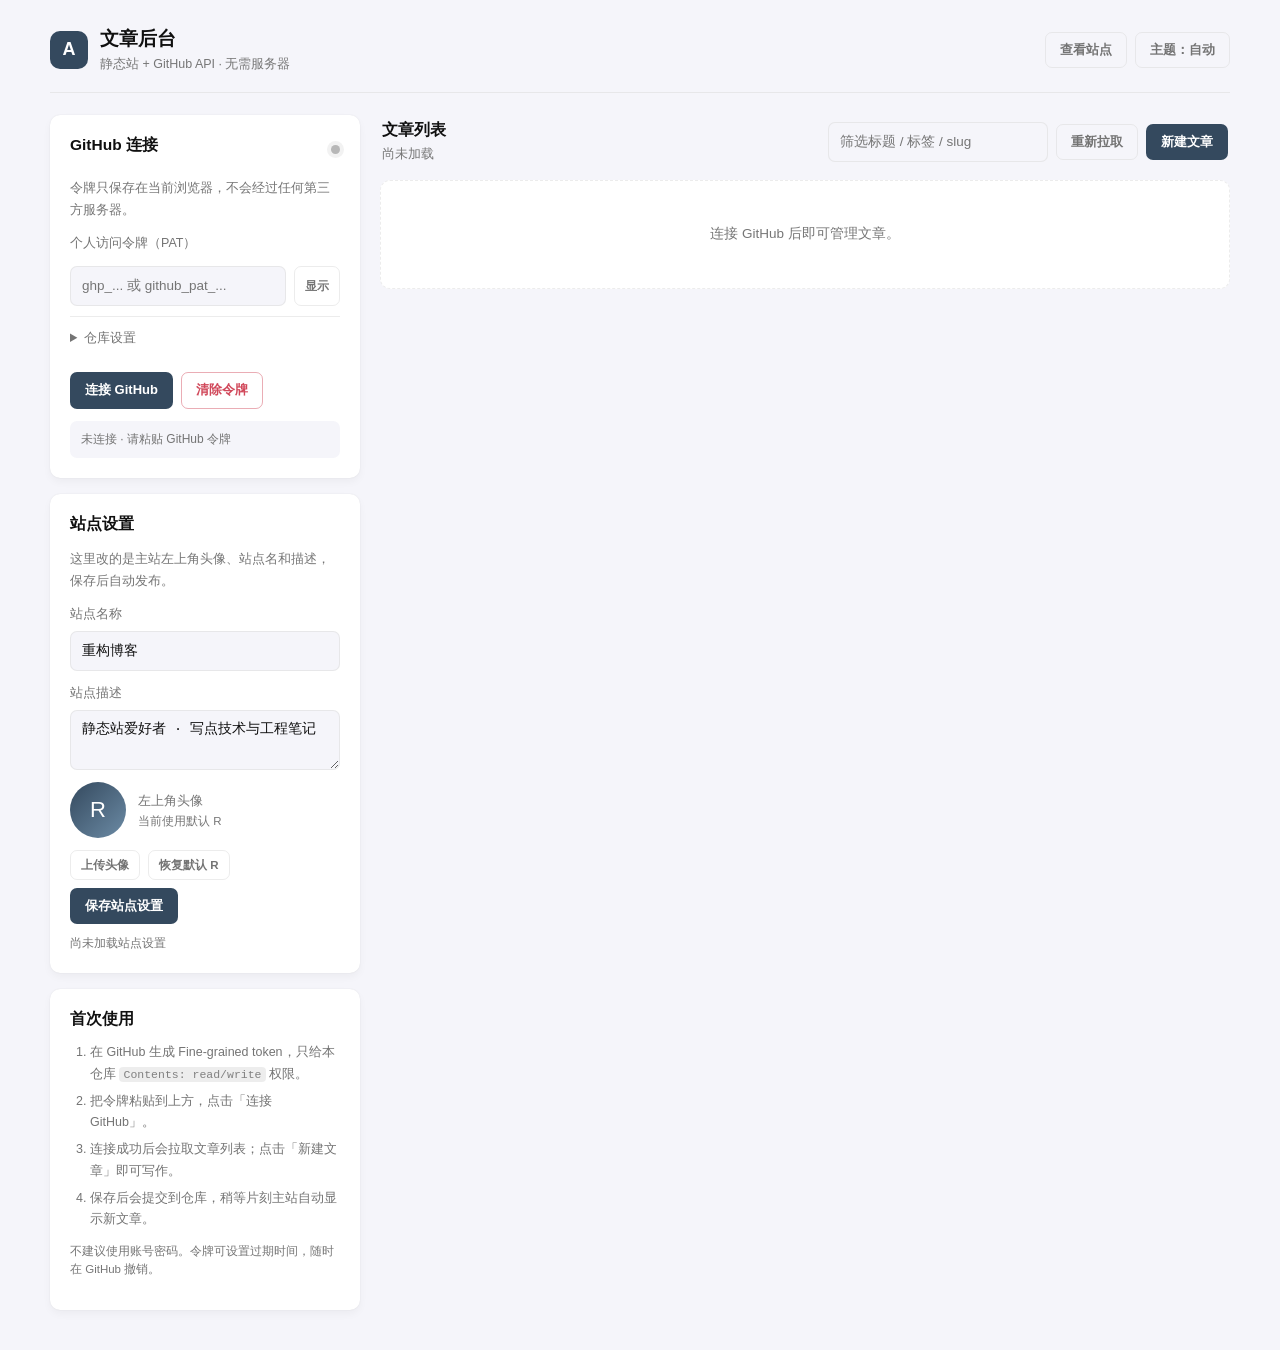
==== commit e1f5851c: "feat: support media uploads and custom site avatar" ====
--- a/admin/index.html
+++ b/admin/index.html
@@ -66,6 +66,28 @@
           <div id="connectionState" class="connection-state" role="status">未连接</div>
         </section>
 
+        <section class="admin-card site-settings-card" aria-labelledby="siteSettingsTitle">
+          <h2 id="siteSettingsTitle">站点设置</h2>
+          <p class="muted small">这里改的是主站左上角头像、站点名和描述，保存后自动发布。</p>
+          <label class="field-label">站点名称 <input id="sName" class="input" type="text" placeholder="重构博客"></label>
+          <label class="field-label">站点描述 <textarea id="sDescription" class="input" rows="2" placeholder="一句话介绍你的站点"></textarea></label>
+          <div class="avatar-setting-row">
+            <span class="avatar-setting-fallback" id="sAvatarFallback">R</span>
+            <img id="sAvatarPreview" class="avatar-setting-preview" alt="站点头像预览" hidden>
+            <div>
+              <div class="muted small">左上角头像</div>
+              <div id="sAvatarPath" class="muted tiny">当前使用默认 R</div>
+            </div>
+          </div>
+          <input id="avatarInput" type="file" accept="image/*">
+          <div class="btn-row">
+            <button id="uploadAvatarBtn" class="btn btn-mini" type="button">上传头像</button>
+            <button id="resetAvatarBtn" class="btn btn-mini" type="button" hidden>恢复默认 R</button>
+            <button id="saveSiteBtn" class="btn btn-primary" type="button">保存站点设置</button>
+          </div>
+          <div id="siteState" class="site-state" role="status">尚未加载站点设置</div>
+        </section>
+
         <section class="admin-card guide-card" aria-labelledby="guideTitle">
           <h2 id="guideTitle">首次使用</h2>
           <ol class="guide-list">
@@ -120,6 +142,17 @@
             <label class="field-label full">封面关键词 <input id="fCover" class="input" type="text" placeholder="例如：SSG / REBUILD、METRICS、GIT"></label>
           </div>
 
+          <div class="upload-bar" aria-label="插入媒体">
+            <span class="upload-label">插入：</span>
+            <button id="insertImageBtn" class="btn btn-mini" type="button">图片</button>
+            <button id="insertVideoBtn" class="btn btn-mini" type="button">视频</button>
+            <button id="insertFileBtn" class="btn btn-mini" type="button">附件</button>
+            <input id="insertImage" type="file" accept="image/*">
+            <input id="insertVideo" type="file" accept="video/*">
+            <input id="insertFile" type="file">
+            <span class="muted tiny">文件存到仓库 assets/uploads/，最大 30 MB</span>
+          </div>
+
           <div class="editor-tabs" role="tablist" aria-label="编辑模式">
             <button class="tab active" type="button" data-tab="form" role="tab" aria-selected="true">正文</button>
             <button class="tab" type="button" data-tab="preview" role="tab" aria-selected="false">预览</button>
@@ -131,7 +164,8 @@
               <textarea id="fBody" class="input body-input" spellcheck="false" placeholder="## 小标题&#10;&#10;正文段落，支持 **加粗**、`行内代码`、[链接](https://example.com)。&#10;&#10;- 列表项&#10;- [x] 已完成任务&#10;&#10;> 引用&#10;&#10;```&#10;代码&#10;```&#10;&#10;| 列 A | 列 B |&#10;| --- | --- |&#10;| 内容 | 内容 |&#10;&#10;::: 提示 | 自定义提示框"></textarea>
               <div class="syntax-help">
                 <strong>写作语法</strong>
-                <code>## 标题</code> 分节 · <code>- 项目</code> 列表 · <code>&gt; 引用</code> · <code>```</code> 代码块 · <code>| 表格 |</code> · <code>::: 提示 | 内容</code>
+                <code>## 标题</code> 分节 · <code>- 项目</code> 列表 · <code>&gt; 引用</code> · <code>```</code> 代码块 · <code>| 表格 |</code> · <code>::: 提示 | 内容</code><br>
+                媒体：<code>![说明](图片地址)</code> · <code>@video[说明](视频地址)</code> · <code>[下载文件](文件地址)</code>（也可用上方按钮自动插入）
               </div>
             </div>
             <div id="panePreview" class="editor-pane" hidden>
--- a/assets/style.css
+++ b/assets/style.css
@@ -187,6 +187,41 @@
   border-radius: 50%;
   box-shadow: var(--shadow-l1);
 }
+.site-avatar .site-logo { position: relative; z-index: 1; }
+.site-avatar [hidden] { display: none !important; }
+
+/* 正文内嵌图片 / 视频 / 下载附件 */
+.article-content .inline-img {
+  display: block;
+  max-width: 100%;
+  height: auto;
+  margin: 18px auto;
+  border-radius: 8px;
+  box-shadow: var(--shadow-l1);
+}
+.article-content .inline-video {
+  display: block;
+  margin: 18px 0;
+}
+.article-content .inline-video video {
+  display: block;
+  width: 100%;
+  max-width: 760px;
+  max-height: 60vh;
+  border-radius: 8px;
+  background: #000;
+}
+.article-content .inline-download {
+  display: inline-flex;
+  align-items: center;
+  gap: 6px;
+  margin-top: 8px;
+  padding: 4px 10px;
+  border: 1px solid var(--card-separator-color);
+  border-radius: 999px;
+  font-size: .9em;
+}
+.article-content a[download]::after { content: " ↓"; }
 .sidebar-head .site-meta { margin-top: 16px; }
 .site-meta .site-name { font-size: 2.2rem; margin: 0 0 6px; font-weight: 700; letter-spacing: -.3px; }
 .site-meta .site-name a { color: var(--card-text-color-main); }
--- a/admin/admin.css
+++ b/admin/admin.css
@@ -553,6 +553,62 @@
   background: #b73748;
 }
 
+.upload-bar {
+  display: flex;
+  align-items: center;
+  gap: 7px;
+  flex-wrap: wrap;
+  margin: 12px 0 2px;
+  padding: 9px 11px;
+  border: 1px solid var(--card-separator-color);
+  border-radius: 8px;
+  background: var(--body-background);
+}
+.upload-bar .upload-label {
+  color: var(--card-text-color-tertiary);
+  font-size: 1.2rem;
+  margin-right: 2px;
+}
+.upload-bar .btn-mini { background: var(--card-background); }
+.upload-bar .muted { margin-left: auto; }
+
+.site-settings-card input[type="file"] { display: none; }
+.avatar-setting-row {
+  display: flex;
+  align-items: center;
+  gap: 12px;
+  margin: 10px 0 12px;
+}
+.avatar-setting-preview {
+  width: 56px;
+  height: 56px;
+  border-radius: 50%;
+  object-fit: cover;
+  background: linear-gradient(135deg, #34495e, #6c8ba5);
+  box-shadow: var(--shadow-l1);
+  flex: 0 0 auto;
+}
+.avatar-setting-preview[hidden] { display: none; }
+.avatar-setting-fallback {
+  display: grid;
+  place-items: center;
+  width: 56px;
+  height: 56px;
+  border-radius: 50%;
+  background: linear-gradient(135deg, #34495e, #6c8ba5);
+  color: #fff;
+  font-size: 2.2rem;
+  font-weight: 500;
+  flex: 0 0 auto;
+}
+.avatar-setting-fallback[hidden] { display: none; }
+.site-state {
+  margin-top: 10px;
+  font-size: 1.15rem;
+  color: var(--card-text-color-tertiary);
+  overflow-wrap: anywhere;
+}
+
 @media (max-width: 900px) {
   .admin-shell { padding: 18px 14px 0; }
   .admin-grid { grid-template-columns: 1fr; }
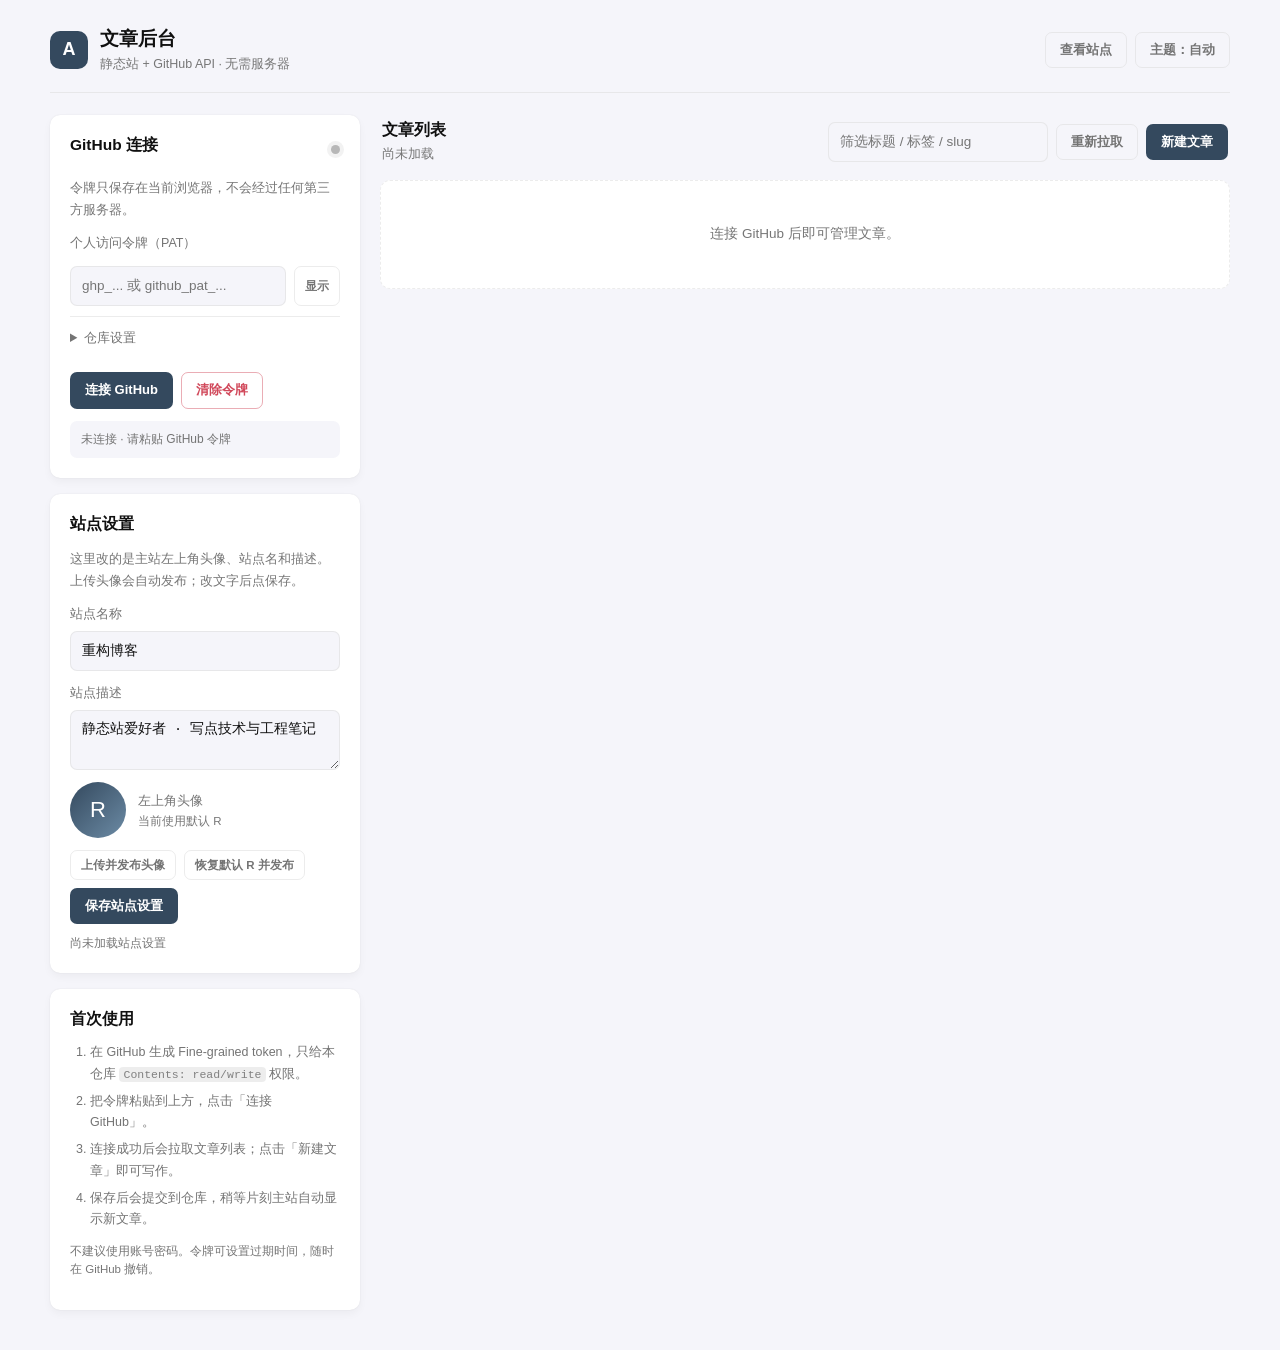
==== commit 8ce06114: "fix: auto-publish avatar uploads and fallback to R" ====
--- a/admin/index.html
+++ b/admin/index.html
@@ -68,7 +68,7 @@
 
         <section class="admin-card site-settings-card" aria-labelledby="siteSettingsTitle">
           <h2 id="siteSettingsTitle">站点设置</h2>
-          <p class="muted small">这里改的是主站左上角头像、站点名和描述，保存后自动发布。</p>
+          <p class="muted small">这里改的是主站左上角头像、站点名和描述。上传头像会自动发布；改文字后点保存。</p>
           <label class="field-label">站点名称 <input id="sName" class="input" type="text" placeholder="重构博客"></label>
           <label class="field-label">站点描述 <textarea id="sDescription" class="input" rows="2" placeholder="一句话介绍你的站点"></textarea></label>
           <div class="avatar-setting-row">
@@ -81,8 +81,8 @@
           </div>
           <input id="avatarInput" type="file" accept="image/*">
           <div class="btn-row">
-            <button id="uploadAvatarBtn" class="btn btn-mini" type="button">上传头像</button>
-            <button id="resetAvatarBtn" class="btn btn-mini" type="button" hidden>恢复默认 R</button>
+            <button id="uploadAvatarBtn" class="btn btn-mini" type="button">上传并发布头像</button>
+            <button id="resetAvatarBtn" class="btn btn-mini" type="button" hidden>恢复默认 R 并发布</button>
             <button id="saveSiteBtn" class="btn btn-primary" type="button">保存站点设置</button>
           </div>
           <div id="siteState" class="site-state" role="status">尚未加载站点设置</div>
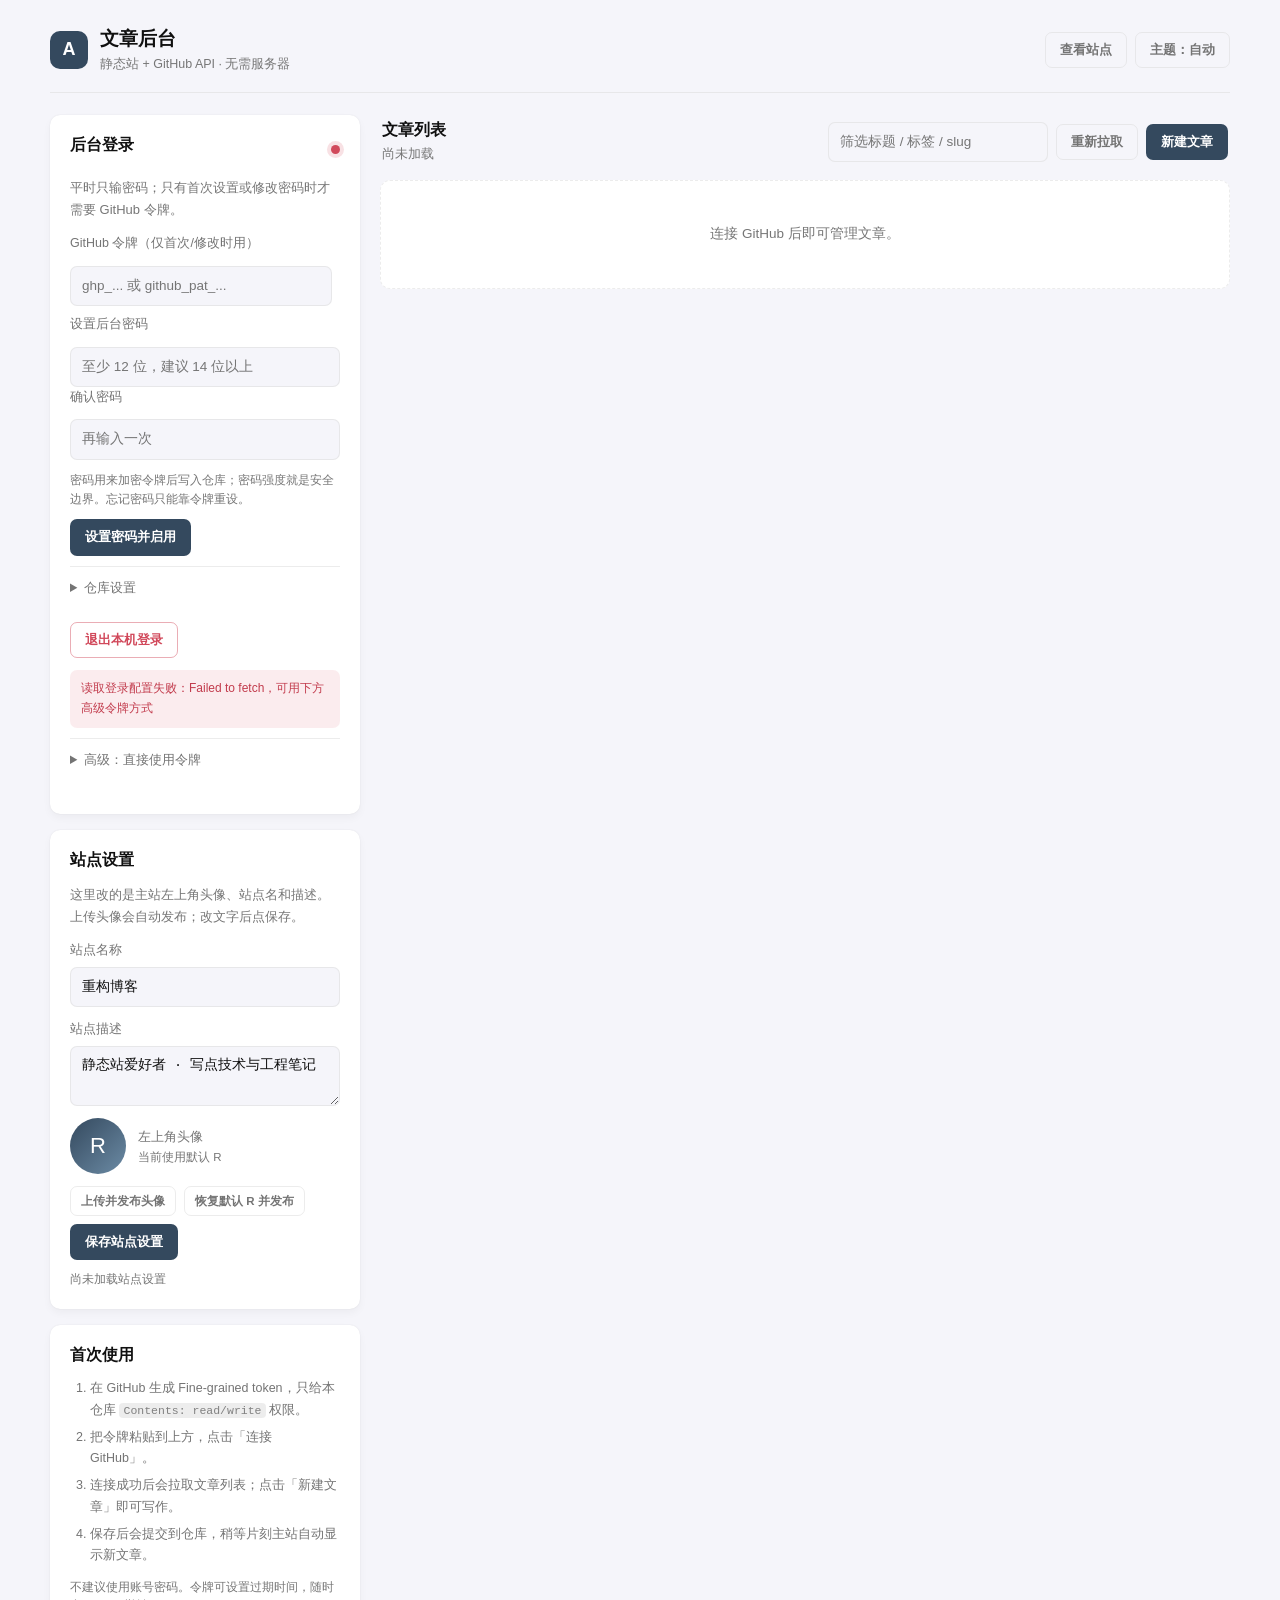
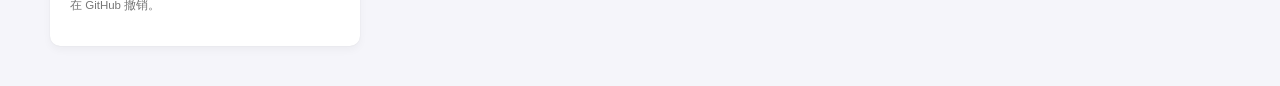
==== commit 2cf87b70: "feat: add password login to browser admin" ====
--- a/admin/index.html
+++ b/admin/index.html
@@ -35,17 +35,47 @@
 
     <main class="admin-grid">
       <aside class="admin-side">
-        <section class="admin-card" aria-labelledby="connectTitle">
+        <section class="admin-card" aria-labelledby="authTitle">
           <div class="card-heading">
-            <h2 id="connectTitle">GitHub 连接</h2>
+            <h2 id="authTitle">后台登录</h2>
             <span id="connectionDot" class="status-dot" aria-hidden="true"></span>
           </div>
-          <p class="muted small">令牌只保存在当前浏览器，不会经过任何第三方服务器。</p>
-
-          <label class="field-label" for="tokenInput">个人访问令牌（PAT）</label>
-          <div class="token-row">
-            <input id="tokenInput" class="input" type="password" autocomplete="off" spellcheck="false" placeholder="ghp_... 或 github_pat_...">
-            <button id="toggleToken" class="btn btn-mini" type="button">显示</button>
+          <p class="muted small">平时只输密码；只有首次设置或修改密码时才需要 GitHub 令牌。</p>
+
+          <div id="authSetup" hidden>
+            <label class="field-label" for="setupTokenInput">GitHub 令牌（仅首次/修改时用）</label>
+            <div class="token-row">
+              <input id="setupTokenInput" class="input" type="password" autocomplete="off" spellcheck="false" placeholder="ghp_... 或 github_pat_...">
+            </div>
+            <label class="field-label" for="setupPassword">设置后台密码</label>
+            <input id="setupPassword" class="input" type="password" autocomplete="new-password" placeholder="至少 12 位，建议 14 位以上">
+            <label class="field-label" for="setupPassword2">确认密码</label>
+            <input id="setupPassword2" class="input" type="password" autocomplete="new-password" placeholder="再输入一次">
+            <p class="muted tiny">密码用来加密令牌后写入仓库；密码强度就是安全边界。忘记密码只能靠令牌重设。</p>
+            <div class="btn-row">
+              <button id="setupBtn" class="btn btn-primary" type="button">设置密码并启用</button>
+            </div>
+          </div>
+
+          <div id="authLogin" hidden>
+            <label class="field-label" for="loginPassword">后台密码</label>
+            <input id="loginPassword" class="input" type="password" autocomplete="current-password" placeholder="输入你设置的密码">
+            <div class="btn-row">
+              <button id="loginBtn" class="btn btn-primary" type="button">登录</button>
+              <button id="changePwdBtn" class="btn btn-mini" type="button" hidden>修改密码 / 更换令牌</button>
+            </div>
+            <details id="changePwdBox" class="repo-settings" hidden>
+              <summary>输入当前 GitHub 令牌后设置新密码</summary>
+              <label class="field-label" for="changeTokenInput">当前 GitHub 令牌</label>
+              <input id="changeTokenInput" class="input" type="password" autocomplete="off" spellcheck="false" placeholder="粘贴当前令牌">
+              <label class="field-label" for="changePassword">新密码</label>
+              <input id="changePassword" class="input" type="password" autocomplete="new-password" placeholder="至少 12 位">
+              <label class="field-label" for="changePassword2">确认新密码</label>
+              <input id="changePassword2" class="input" type="password" autocomplete="new-password" placeholder="再输入一次">
+              <div class="btn-row">
+                <button id="changePwdSaveBtn" class="btn btn-primary" type="button">保存新密码</button>
+              </div>
+            </details>
           </div>
 
           <details class="repo-settings" id="repoSettings">
@@ -60,10 +90,22 @@
           </details>
 
           <div class="btn-row">
-            <button id="connectBtn" class="btn btn-primary" type="button">连接 GitHub</button>
-            <button id="logoutBtn" class="btn btn-danger-ghost" type="button">清除令牌</button>
-          </div>
-          <div id="connectionState" class="connection-state" role="status">未连接</div>
+            <button id="logoutBtn" class="btn btn-danger-ghost" type="button">退出本机登录</button>
+          </div>
+          <div id="connectionState" class="connection-state" role="status">正在检查登录配置…</div>
+
+          <details class="repo-settings" id="advancedToken">
+            <summary>高级：直接使用令牌</summary>
+            <p class="muted tiny">忘记密码或加密配置出错时，可在这里用令牌直接连接并重置密码。</p>
+            <label class="field-label" for="tokenInput">个人访问令牌（PAT）</label>
+            <div class="token-row">
+              <input id="tokenInput" class="input" type="password" autocomplete="off" spellcheck="false" placeholder="ghp_... 或 github_pat_...">
+              <button id="toggleToken" class="btn btn-mini" type="button">显示</button>
+            </div>
+            <div class="btn-row">
+              <button id="connectBtn" class="btn btn-mini" type="button">用令牌连接</button>
+            </div>
+          </details>
         </section>
 
         <section class="admin-card site-settings-card" aria-labelledby="siteSettingsTitle">
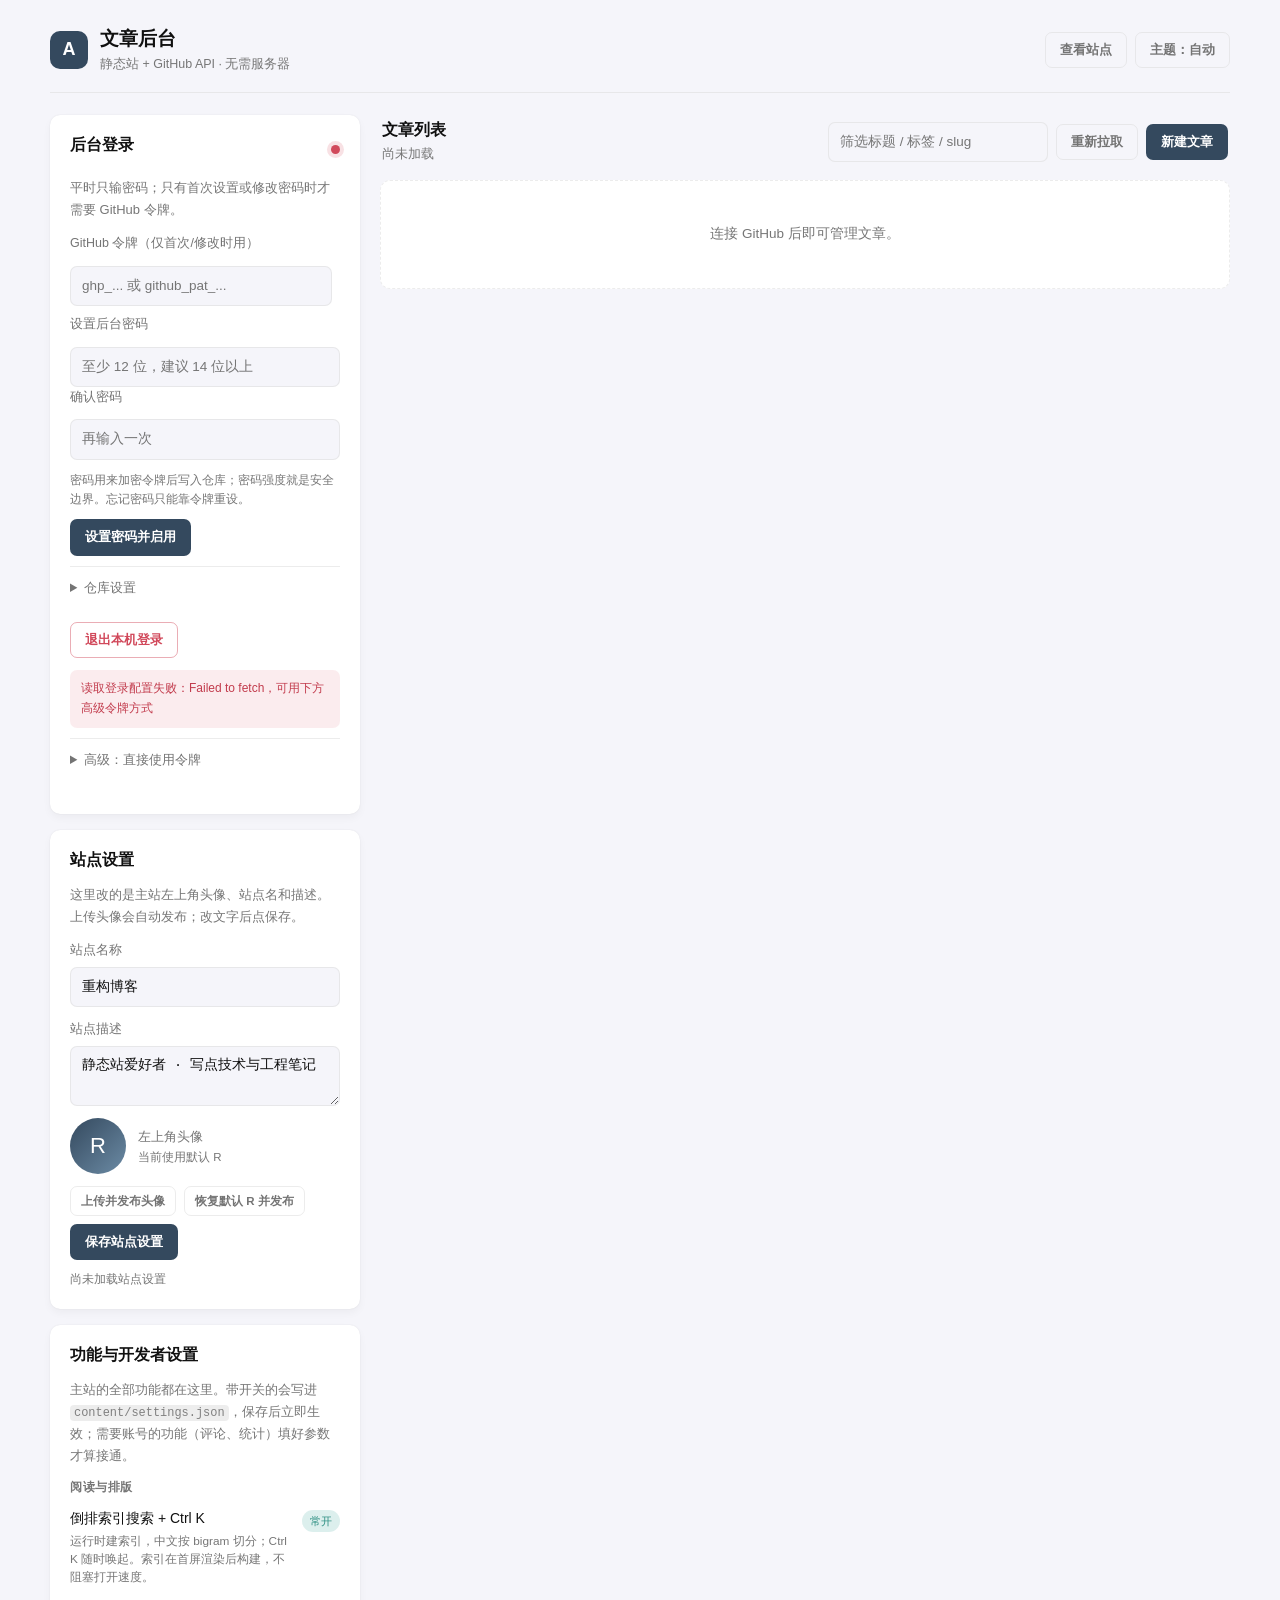
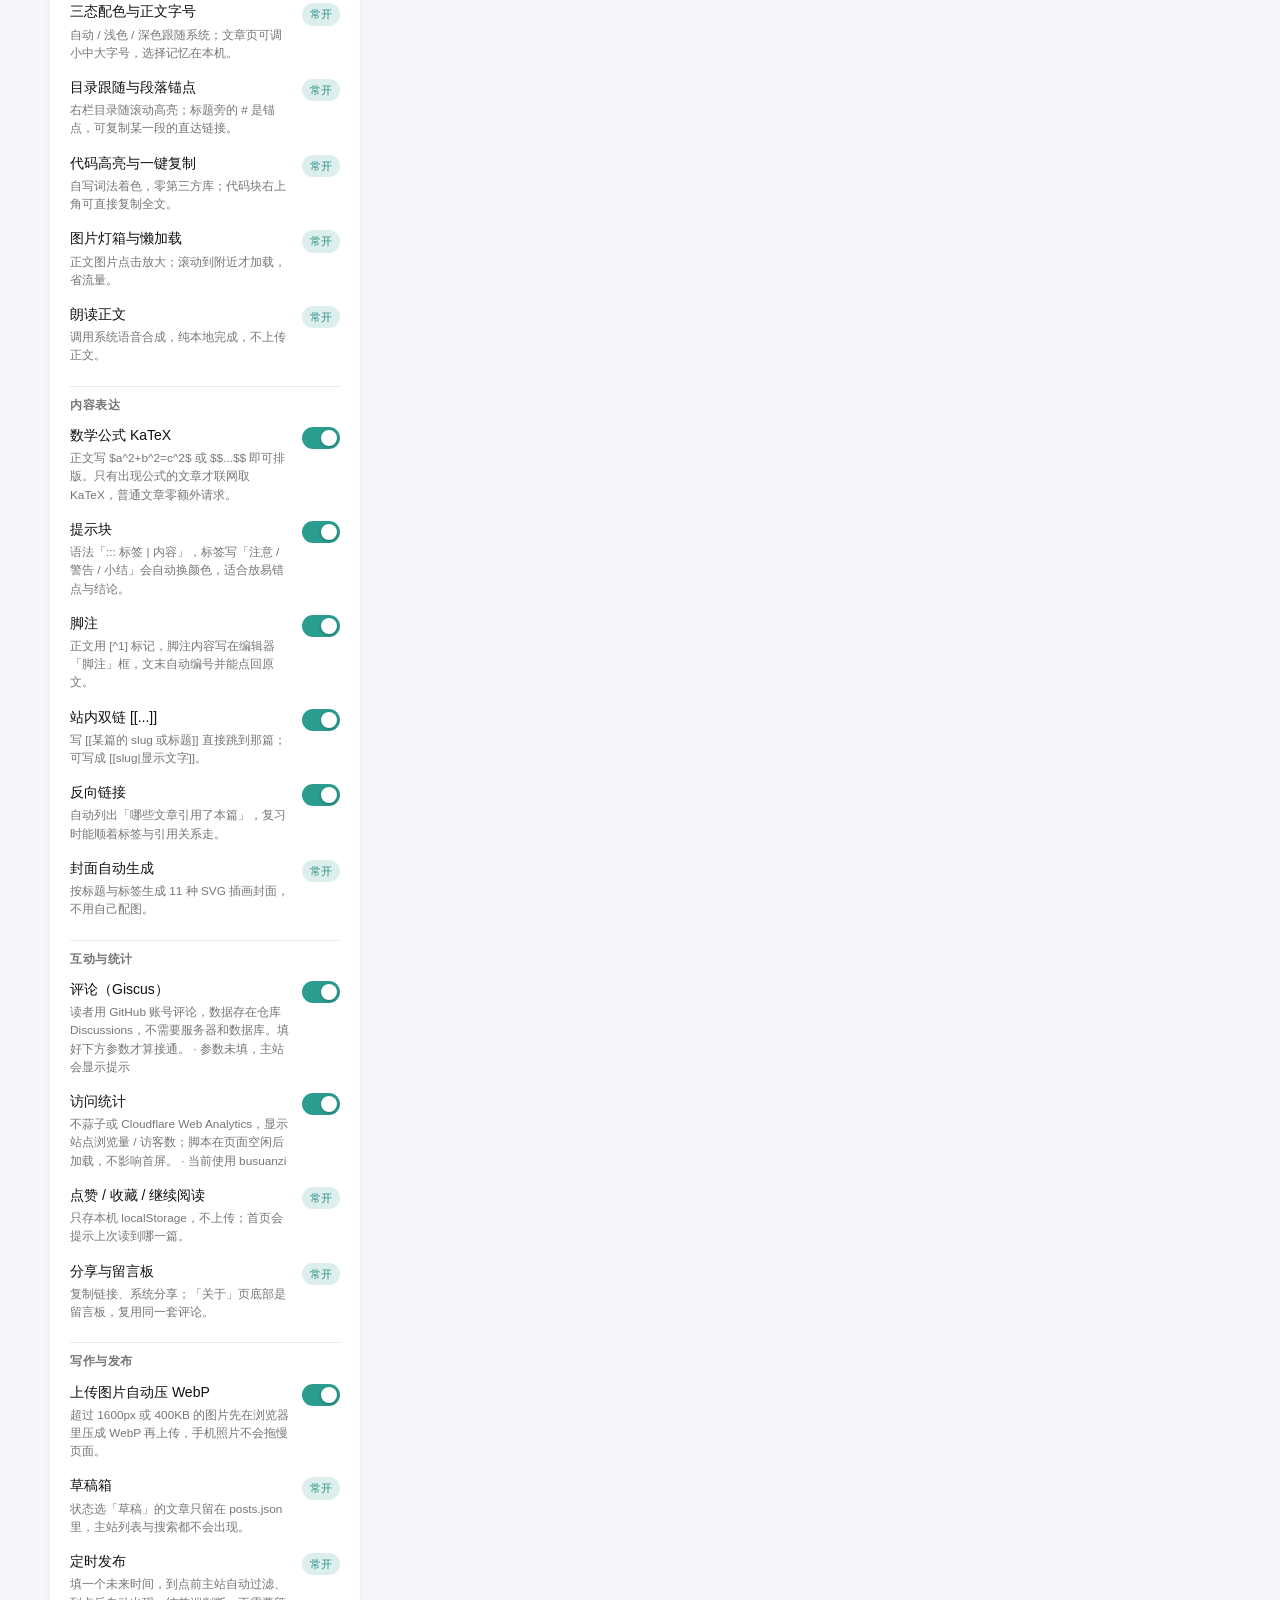
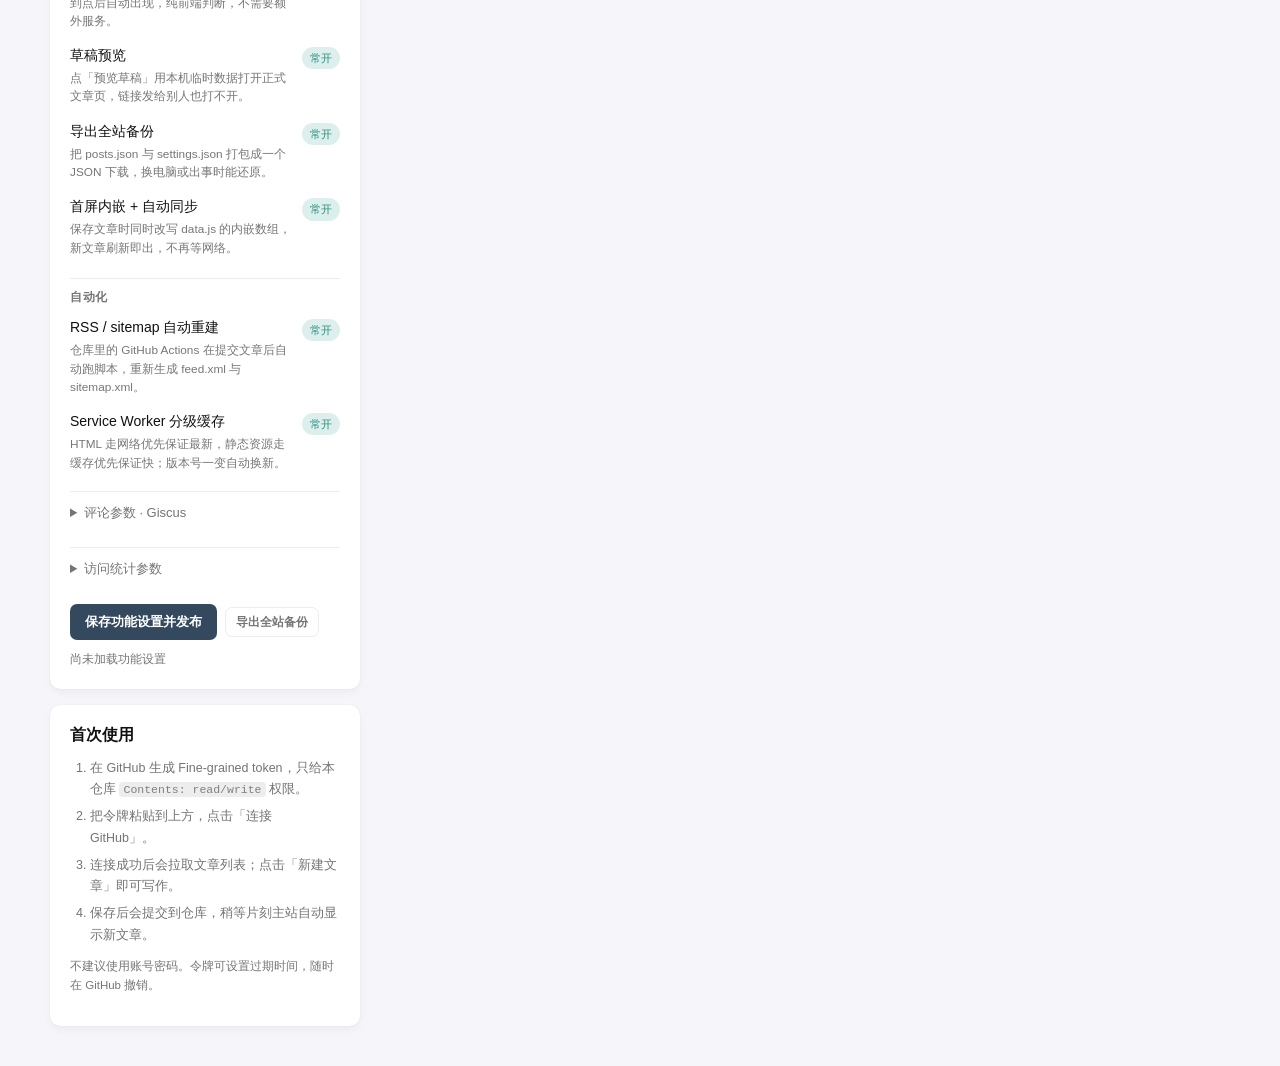
==== commit f2478b5b: "feat: formulas, wiki links, footnotes, comments, stats, drafts and dev settings - KaTeX renders $..." ====
--- a/admin/index.html
+++ b/admin/index.html
@@ -130,6 +130,40 @@
           <div id="siteState" class="site-state" role="status">尚未加载站点设置</div>
         </section>
 
+        <section class="admin-card feature-card" aria-labelledby="featureTitle">
+          <h2 id="featureTitle">功能与开发者设置</h2>
+          <p class="muted small">主站的全部功能都在这里。带开关的会写进 <code>content/settings.json</code>，保存后立即生效；需要账号的功能（评论、统计）填好参数才算接通。</p>
+          <div id="featureList" class="feature-list"></div>
+
+          <details class="repo-settings">
+            <summary>评论参数 · Giscus</summary>
+            <label class="field-label">仓库（owner/repo）<input id="gRepo" class="input" type="text" spellcheck="false" placeholder="yanqizhe/yanqizhe.github.io"></label>
+            <label class="field-label">repo-id<input id="gRepoId" class="input" type="text" spellcheck="false" placeholder="R_kgDO..."></label>
+            <label class="field-label">Discussion 分类名<input id="gCategory" class="input" type="text" spellcheck="false" placeholder="General"></label>
+            <label class="field-label">category-id<input id="gCategoryId" class="input" type="text" spellcheck="false" placeholder="DIC_kwDO..."></label>
+            <p class="muted tiny">去 <a href="https://giscus.app/zh-CN" target="_blank" rel="noopener">giscus.app</a> 选仓库与分类，页面给出的四项照抄即可。仓库需装 Giscus app 并开启 Discussions。</p>
+          </details>
+
+          <details class="repo-settings">
+            <summary>访问统计参数</summary>
+            <label class="field-label">服务
+              <select id="aProvider" class="input">
+                <option value="busuanzi">不蒜子 · 免注册</option>
+                <option value="cloudflare">Cloudflare Web Analytics · 需 token</option>
+                <option value="none">关闭</option>
+              </select>
+            </label>
+            <label class="field-label">Cloudflare token<input id="aToken" class="input" type="text" spellcheck="false" placeholder="仅选 Cloudflare 时填写"></label>
+            <p class="muted tiny">不蒜子由第三方脚本统计，可能偶尔不可用；统计脚本都在页面空闲后才加载，不影响首屏。</p>
+          </details>
+
+          <div class="btn-row">
+            <button id="saveFeaturesBtn" class="btn btn-primary" type="button">保存功能设置并发布</button>
+            <button id="exportBtn" class="btn btn-mini" type="button">导出全站备份</button>
+          </div>
+          <div id="featureState" class="site-state" role="status">尚未加载功能设置</div>
+        </section>
+
         <section class="admin-card guide-card" aria-labelledby="guideTitle">
           <h2 id="guideTitle">首次使用</h2>
           <ol class="guide-list">
@@ -179,9 +213,18 @@
               </select>
             </label>
             <label class="field-label">发布日期 <input id="fDate" class="input" type="date"></label>
+            <label class="field-label">发布状态
+              <select id="fStatus" class="input">
+                <option value="published">立即发布</option>
+                <option value="draft">草稿 · 不进主站</option>
+                <option value="scheduled">定时发布</option>
+              </select>
+            </label>
+            <label class="field-label">定时上线时间 <input id="fPublishAt" class="input" type="datetime-local"></label>
             <label class="field-label">阅读分钟 <input id="fMinutes" class="input" type="number" min="1" max="120" value="6"></label>
             <label class="field-label">标签 <input id="fTags" class="input" type="text" placeholder="前端, 性能, 笔记"></label>
             <label class="field-label full">封面关键词 <input id="fCover" class="input" type="text" placeholder="例如：SSG / REBUILD、METRICS、GIT"></label>
+            <label class="field-label full">脚注（每行一条，正文用 <code>[^1]</code> 引用）<textarea id="fFootnotes" class="input" rows="2" placeholder="人教版必修一 P32"></textarea></label>
           </div>
 
           <div class="upload-bar" aria-label="插入媒体">
@@ -206,7 +249,9 @@
               <textarea id="fBody" class="input body-input" spellcheck="false" placeholder="## 小标题&#10;&#10;正文段落，支持 **加粗**、`行内代码`、[链接](https://example.com)。&#10;&#10;- 列表项&#10;- [x] 已完成任务&#10;&#10;> 引用&#10;&#10;```&#10;代码&#10;```&#10;&#10;| 列 A | 列 B |&#10;| --- | --- |&#10;| 内容 | 内容 |&#10;&#10;::: 提示 | 自定义提示框"></textarea>
               <div class="syntax-help">
                 <strong>写作语法</strong>
-                <code>## 标题</code> 分节 · <code>- 项目</code> 列表 · <code>&gt; 引用</code> · <code>```</code> 代码块 · <code>| 表格 |</code> · <code>::: 提示 | 内容</code><br>
+                <code>## 标题</code> 分节 · <code>- 项目</code> 列表 · <code>&gt; 引用</code> · <code>```</code> 代码块 · <code>| 表格 |</code><br>
+                <code>::: 提示 | 内容</code> 提示框（标签写「注意 / 警告 / 小结」会自动换颜色）· <code>[^1]</code> 脚注（脚注内容填上方输入框）<br>
+                <code>$a^2+b^2=c^2$</code> 行内公式 · <code>$$...$$</code> 独占一行公式 · <code>[[文章slug或标题]]</code> 站内双链<br>
                 媒体：<code>![说明](图片地址)</code> · <code>@video[说明](视频地址)</code> · <code>[下载文件](文件地址)</code>（也可用上方按钮自动插入）
               </div>
             </div>
@@ -224,6 +269,7 @@
             <div class="action-buttons">
               <button id="deleteBtn" class="btn btn-danger-ghost" type="button" hidden>删除文章</button>
               <button id="cancelBtn" class="btn btn-ghost" type="button">取消</button>
+              <button id="previewBtn" class="btn btn-ghost" type="button">预览草稿</button>
               <button id="saveBtn" class="btn btn-primary" type="button">保存到 GitHub</button>
             </div>
           </div>
--- a/assets/style.css
+++ b/assets/style.css
@@ -963,6 +963,175 @@
   .article-list article.card-with-cover { display: block; }
 }
 
+/* ---------- 文章底部互动：点赞 / 收藏 ---------- */
+.article-actions {
+  display: flex; flex-wrap: wrap; align-items: center; gap: 10px;
+  margin-top: 6px; padding-top: 14px; border-top: 1px dashed var(--card-separator-color);
+}
+.act-btn {
+  display: inline-flex; align-items: center; gap: 7px;
+  border: 1px solid var(--card-separator-color); border-radius: 20px;
+  background: transparent; color: var(--card-text-color-secondary);
+  padding: 6px 14px; font-size: 1.3rem; cursor: pointer;
+  transition: transform .18s ease, color .18s ease, background-color .18s ease, border-color .18s ease;
+}
+.act-btn .icon { width: 15px; height: 15px; }
+.act-btn:hover { transform: translateY(-1px); color: var(--card-text-color-main); background: var(--accent-soft); }
+.act-btn.is-on { background: var(--accent-color); border-color: var(--accent-color); color: var(--accent-color-text); }
+.act-hint { font-size: 1.15rem; color: var(--card-text-color-tertiary); margin-left: auto; }
+
+/* ---------- 右栏：收藏 / 统计 ---------- */
+.widget-count {
+  display: inline-block; margin-left: 6px; padding: 0 7px;
+  font-size: 1.1rem; font-weight: 500; border-radius: 10px;
+  background: var(--accent-soft); color: var(--card-text-color-tertiary);
+}
+.fav-list { display: flex; flex-direction: column; gap: 2px; }
+.fav-list a {
+  display: flex; align-items: center; gap: 8px;
+  padding: 6px 8px; border-radius: 6px;
+  color: var(--card-text-color-secondary); font-size: 1.3rem;
+  transition: background-color .2s ease, color .2s ease;
+}
+.fav-list a:hover { background: var(--accent-soft); color: var(--card-text-color-main); }
+.fav-dot { width: 6px; height: 6px; border-radius: 50%; background: var(--accent-color); flex: none; }
+.fav-dot.cat-Repost { background: #4f9d8b; }
+.fav-title { overflow: hidden; text-overflow: ellipsis; white-space: nowrap; }
+.fav-more { display: block; margin-top: 6px; font-size: 1.2rem; color: var(--card-text-color-tertiary); }
+
+.stat-grid { display: grid; grid-template-columns: 1fr 1fr; gap: 8px; }
+.stat-cell {
+  display: flex; flex-direction: column; align-items: center; gap: 2px;
+  padding: 10px 4px; border-radius: 8px; background: var(--accent-soft);
+}
+.stat-cell strong { font-size: 1.7rem; color: var(--card-text-color-main); line-height: 1.1; }
+.stat-cell span { font-size: 1.1rem; color: var(--card-text-color-tertiary); }
+.stat-foot { margin: 10px 0 0; font-size: 1.15rem; color: var(--card-text-color-tertiary); text-align: center; }
+
+/* ---------- 首页：继续阅读 ---------- */
+.continue-card {
+  position: relative; display: flex; align-items: center;
+  background: var(--card-background); border-radius: var(--card-border-radius);
+  box-shadow: var(--shadow-l1); margin: 0 0 18px;
+  border-left: 3px solid var(--accent-color);
+}
+.continue-link {
+  display: flex; align-items: center; gap: 12px; flex: 1; min-width: 0;
+  padding: 14px 40px 14px 18px; color: var(--card-text-color-main);
+}
+.continue-ico { color: var(--accent-color); display: flex; }
+.continue-ico .icon { width: 18px; height: 18px; }
+.continue-body { display: flex; flex-direction: column; gap: 4px; flex: 1; min-width: 0; }
+.continue-body small { font-size: 1.15rem; color: var(--card-text-color-tertiary); letter-spacing: .04em; }
+.continue-body strong {
+  font-size: 1.4rem; font-weight: 600;
+  overflow: hidden; text-overflow: ellipsis; white-space: nowrap;
+}
+.continue-bar {
+  display: block; height: 3px; border-radius: 2px;
+  background: var(--card-separator-color); overflow: hidden;
+}
+.continue-bar i { display: block; height: 100%; background: var(--accent-color); border-radius: 2px; }
+.continue-pct { font-size: 1.3rem; color: var(--card-text-color-tertiary); flex: none; }
+.continue-close {
+  position: absolute; right: 8px; top: 50%; transform: translateY(-50%);
+  width: 24px; height: 24px; border: 0; border-radius: 50%; cursor: pointer;
+  background: transparent; color: var(--card-text-color-tertiary); font-size: 1.6rem; line-height: 1;
+}
+.continue-close:hover { background: var(--accent-soft); color: var(--card-text-color-main); }
+
+/* ---------- 朗读按钮 ---------- */
+.reading-tools-sep { width: 1px; height: 16px; background: var(--card-separator-color); margin: 0 2px; }
+.reading-tools .speak-btn {
+  width: auto; height: 28px; padding: 0 11px; gap: 5px; border-radius: 14px;
+  font-size: 1.2rem; cursor: pointer;
+}
+.reading-tools .speak-btn .icon { width: 13px; height: 13px; }
+.reading-tools .speak-btn.is-on { background: var(--accent-color); color: var(--accent-color-text); }
+
+/* ---------- 公式 / 双链 / 提示块 / 脚注 / 反向链接 ---------- */
+.article-content .katex { font-size: 1.05em; }
+.article-content .katex-display { margin: 1.4em 0; overflow-x: auto; overflow-y: hidden; padding: 4px 0; }
+
+.wikilink { color: var(--accent-color-darker); border-bottom: 1px dashed var(--accent-color); }
+.wikilink:hover { color: var(--accent-color); border-bottom-style: solid; }
+
+.callout {
+  border-left: 3px solid var(--accent-color); background: var(--accent-soft);
+  border-radius: 0 8px 8px 0; padding: 12px 16px; margin: 0 0 18px;
+}
+.callout-head { font-size: 1.25rem; font-weight: 700; letter-spacing: .02em; margin-bottom: 4px; }
+.callout p { margin: 0 0 6px; font-size: 1.45rem; }
+.callout p:last-child { margin-bottom: 0; }
+.callout-info { border-left-color: #4a7c8c; }
+.callout-info .callout-head { color: #4a7c8c; }
+.callout-tip { border-left-color: #2a9d8f; }
+.callout-tip .callout-head { color: #2a9d8f; }
+.callout-warn { border-left-color: #b87333; }
+.callout-warn .callout-head { color: #b87333; }
+.callout-ok { border-left-color: #5a8f3d; }
+.callout-ok .callout-head { color: #5a8f3d; }
+:root[data-scheme="dark"] .callout-info .callout-head { color: #8fb3bf; }
+:root[data-scheme="dark"] .callout-tip .callout-head { color: #63b8a8; }
+:root[data-scheme="dark"] .callout-warn .callout-head { color: #d09a63; }
+:root[data-scheme="dark"] .callout-ok .callout-head { color: #93b673; }
+
+.post-footnotes { margin-top: 34px; padding-top: 18px; border-top: 1px solid var(--card-separator-color); }
+.footnotes-title { font-size: 1.5rem; margin: 0 0 10px; }
+.post-footnotes ol { margin: 0; padding-left: 22px; }
+.post-footnotes li { font-size: 1.35rem; color: var(--card-text-color-secondary); margin: 6px 0; }
+.fn-ref { font-size: 1.05rem; }
+.fn-ref a { padding: 0 2px; }
+.fn-back { font-size: 1.2rem; opacity: .6; }
+
+.backlinks {
+  margin-top: 26px; padding: 18px 20px; background: var(--card-background);
+  border-radius: var(--card-border-radius); box-shadow: var(--shadow-l1);
+}
+.backlinks h2 { display: flex; align-items: center; gap: 8px; font-size: 1.4rem; margin: 0 0 10px; }
+.backlinks ul { list-style: none; margin: 0; padding: 0; }
+.backlinks li {
+  display: flex; justify-content: space-between; gap: 12px;
+  padding: 6px 0; border-bottom: 1px dashed var(--card-separator-color); font-size: 1.4rem;
+}
+.backlinks li:last-child { border-bottom: 0; }
+.backlinks small { color: var(--card-text-color-tertiary); font-size: 1.2rem; }
+
+/* ---------- 评论 / 留言板 ---------- */
+.commentbox { padding: 22px 24px; }
+.comment-title { margin: 0 0 14px; font-size: 1.6rem; }
+.comment-mount { min-height: 60px; }
+.comment-hint {
+  display: flex; gap: 10px; padding: 14px 16px; border-radius: 8px;
+  background: var(--accent-soft); color: var(--card-text-color-secondary); font-size: 1.35rem;
+}
+.comment-hint strong { display: block; color: var(--card-text-color-main); margin-bottom: 2px; }
+.comment-hint p { margin: 0; }
+.comment-hint a { text-decoration: underline; }
+
+.stat-live {
+  display: flex; justify-content: center; gap: 16px; margin-top: 8px;
+  font-size: 1.15rem; color: var(--card-text-color-tertiary);
+}
+.stat-live strong { color: var(--card-text-color-secondary); font-variant-numeric: tabular-nums; }
+
+/* ---------- 归档折叠 / 友链头像 ---------- */
+.archives-group > summary { cursor: pointer; list-style: none; }
+.archives-group > summary::-webkit-details-marker { display: none; }
+.archives-group > summary h2 { margin: 0; display: flex; align-items: baseline; }
+.archives-group[open] > summary h2 { margin-bottom: 10px; }
+.archives-group > summary h2::after {
+  content: '+'; margin-left: auto; font-size: 1.7rem; font-weight: 400;
+  color: var(--card-text-color-tertiary);
+}
+.archives-group[open] > summary h2::after { content: '\2212'; }
+
+.friend-avatar { position: relative; overflow: hidden; }
+.friend-avatar img {
+  position: absolute; inset: 0; width: 100%; height: 100%;
+  object-fit: cover; border-radius: 50%;
+}
+
 /* ---------- motion / a11y / print ---------- */
 @media (prefers-reduced-motion: reduce) {
   html { scroll-behavior: auto; }
@@ -979,7 +1148,7 @@
 @media print {
   .left-sidebar, .right-sidebar, .totop, .pagination, .commentbox, .pager, .subsection-list,
   .reading-progress, .toast, dialog, .sharebox, .quick-search-trigger,
-  .codeblock-head, .anchor-link, .notfound .nf-actions { display: none !important; }
+  .codeblock-head, .anchor-link, .notfound .nf-actions, .article-actions, .continue-card { display: none !important; }
   body { background: #fff; color: #000; }
   .main-container { display: block; padding: 0; max-width: none; }
   .main { animation: none !important; }
--- a/admin/admin.css
+++ b/admin/admin.css
@@ -609,6 +609,49 @@
   overflow-wrap: anywhere;
 }
 
+/* ---------- 功能与开发者设置 ---------- */
+.feature-card .feature-list { display: flex; flex-direction: column; gap: 14px; margin: 6px 0 12px; }
+.feature-group { border-top: 1px solid var(--card-separator-color); padding-top: 10px; }
+.feature-group:first-child { border-top: 0; padding-top: 0; }
+.feature-group > h3 {
+  margin: 0 0 4px; font-size: 1.2rem; font-weight: 600;
+  letter-spacing: .05em; color: var(--card-text-color-tertiary);
+}
+.feature-row { display: flex; align-items: flex-start; gap: 10px; padding: 7px 0; }
+.feature-main { flex: 1; min-width: 0; }
+.feature-main strong { display: block; font-size: 1.4rem; font-weight: 500; color: var(--card-text-color-main); }
+.feature-main small {
+  display: block; margin-top: 2px; font-size: 1.18rem; line-height: 1.55;
+  color: var(--card-text-color-tertiary);
+}
+.pill {
+  flex: 0 0 auto; margin-top: 3px; padding: 2px 8px; border-radius: 20px;
+  font-size: 1.1rem; white-space: nowrap;
+  background: var(--accent-soft); color: var(--card-text-color-tertiary);
+}
+.pill.on { background: rgba(42, 157, 143, .16); color: #2a8d80; }
+.pill.off { background: rgba(184, 115, 51, .16); color: #b87333; }
+:root[data-scheme="dark"] .pill.on { color: #63b8a8; }
+:root[data-scheme="dark"] .pill.off { color: #d09a63; }
+
+.switch { position: relative; flex: 0 0 auto; width: 38px; height: 22px; margin-top: 3px; }
+.switch input { position: absolute; inset: 0; width: 100%; height: 100%; margin: 0; opacity: 0; cursor: pointer; }
+.switch i {
+  position: absolute; inset: 0; border-radius: 20px; pointer-events: none;
+  background: var(--card-background-selected); transition: background-color .2s ease;
+}
+.switch i::after {
+  content: ''; position: absolute; top: 3px; left: 3px; width: 16px; height: 16px;
+  border-radius: 50%; background: #fff; box-shadow: 0 1px 3px rgba(0, 0, 0, .3);
+  transition: transform .2s ease;
+}
+.switch input:checked + i { background: #2a9d8f; }
+.switch input:checked + i::after { transform: translateX(16px); }
+.switch input:focus-visible + i { outline: 2px solid var(--accent-color); outline-offset: 2px; }
+
+.badge.is-draft { background: #b87333; color: #fff; }
+.badge.is-scheduled { background: #4a7c8c; color: #fff; }
+
 @media (max-width: 900px) {
   .admin-shell { padding: 18px 14px 0; }
   .admin-grid { grid-template-columns: 1fr; }
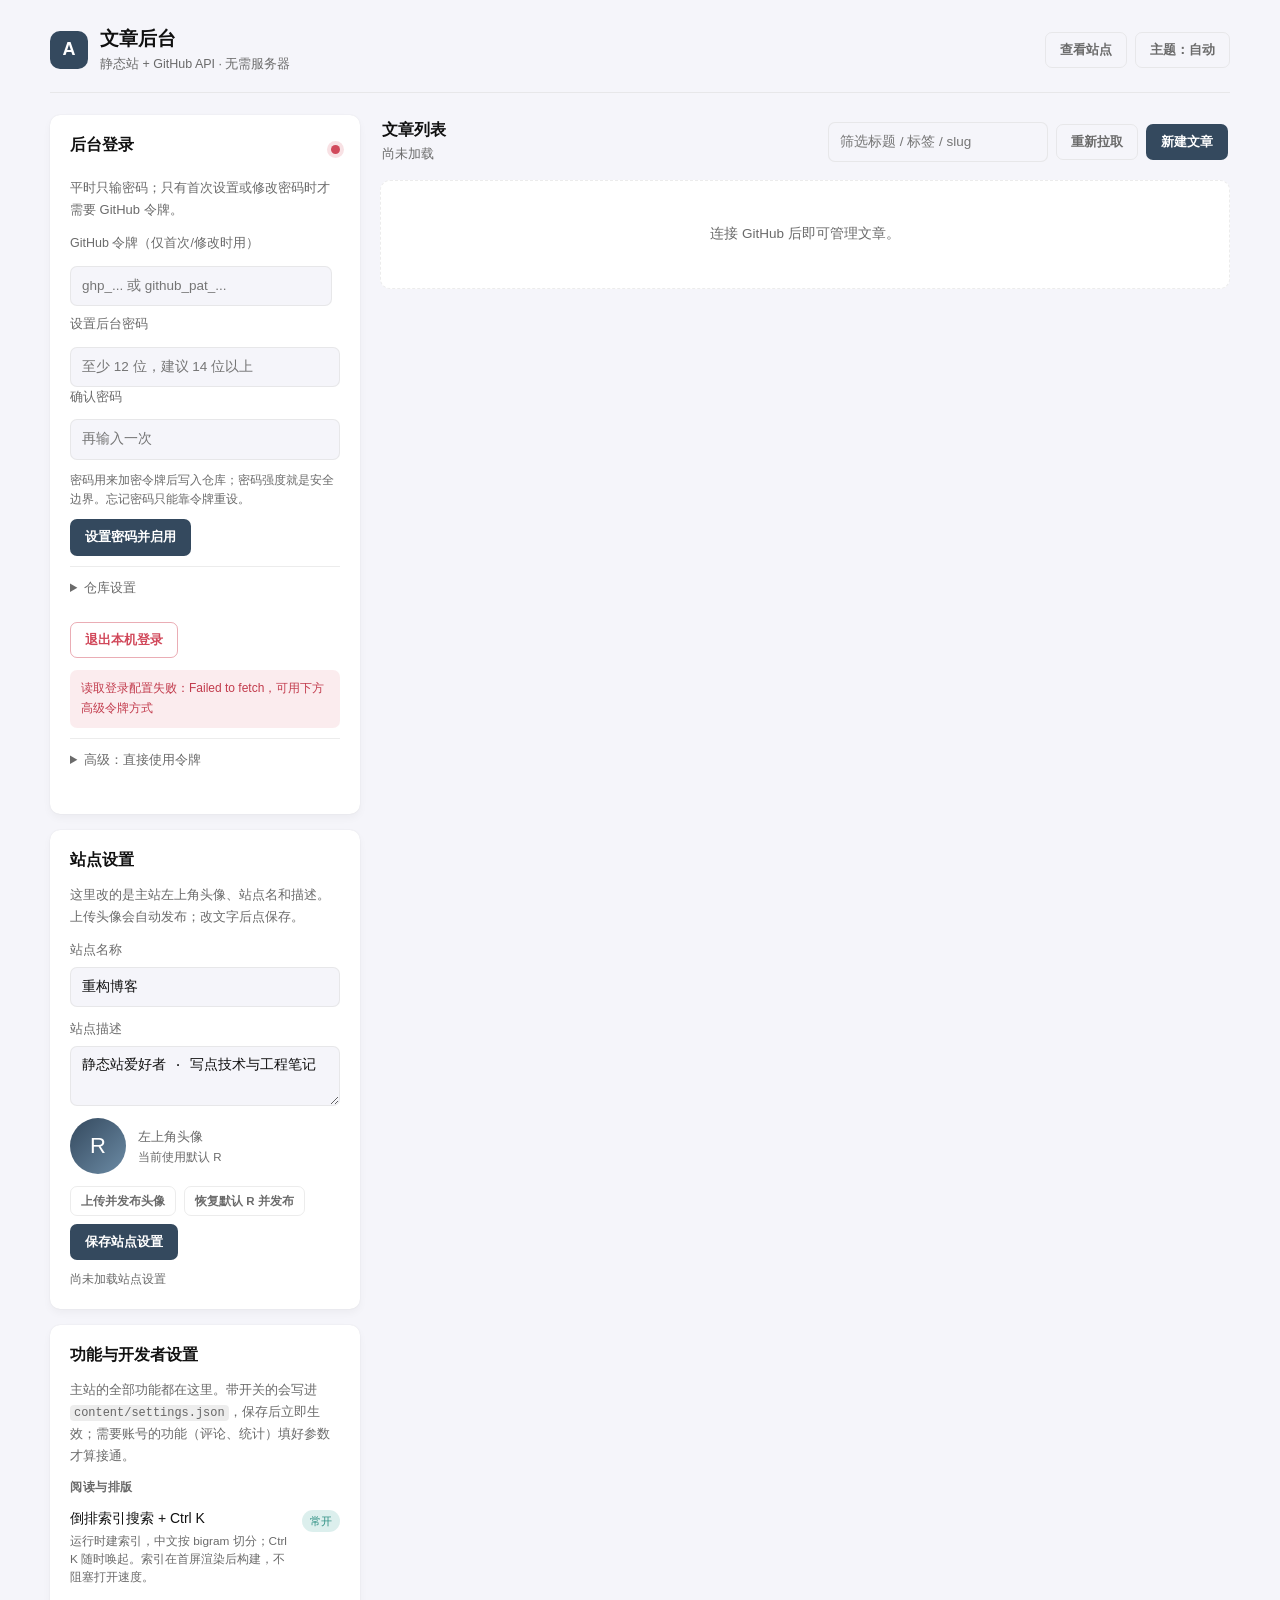
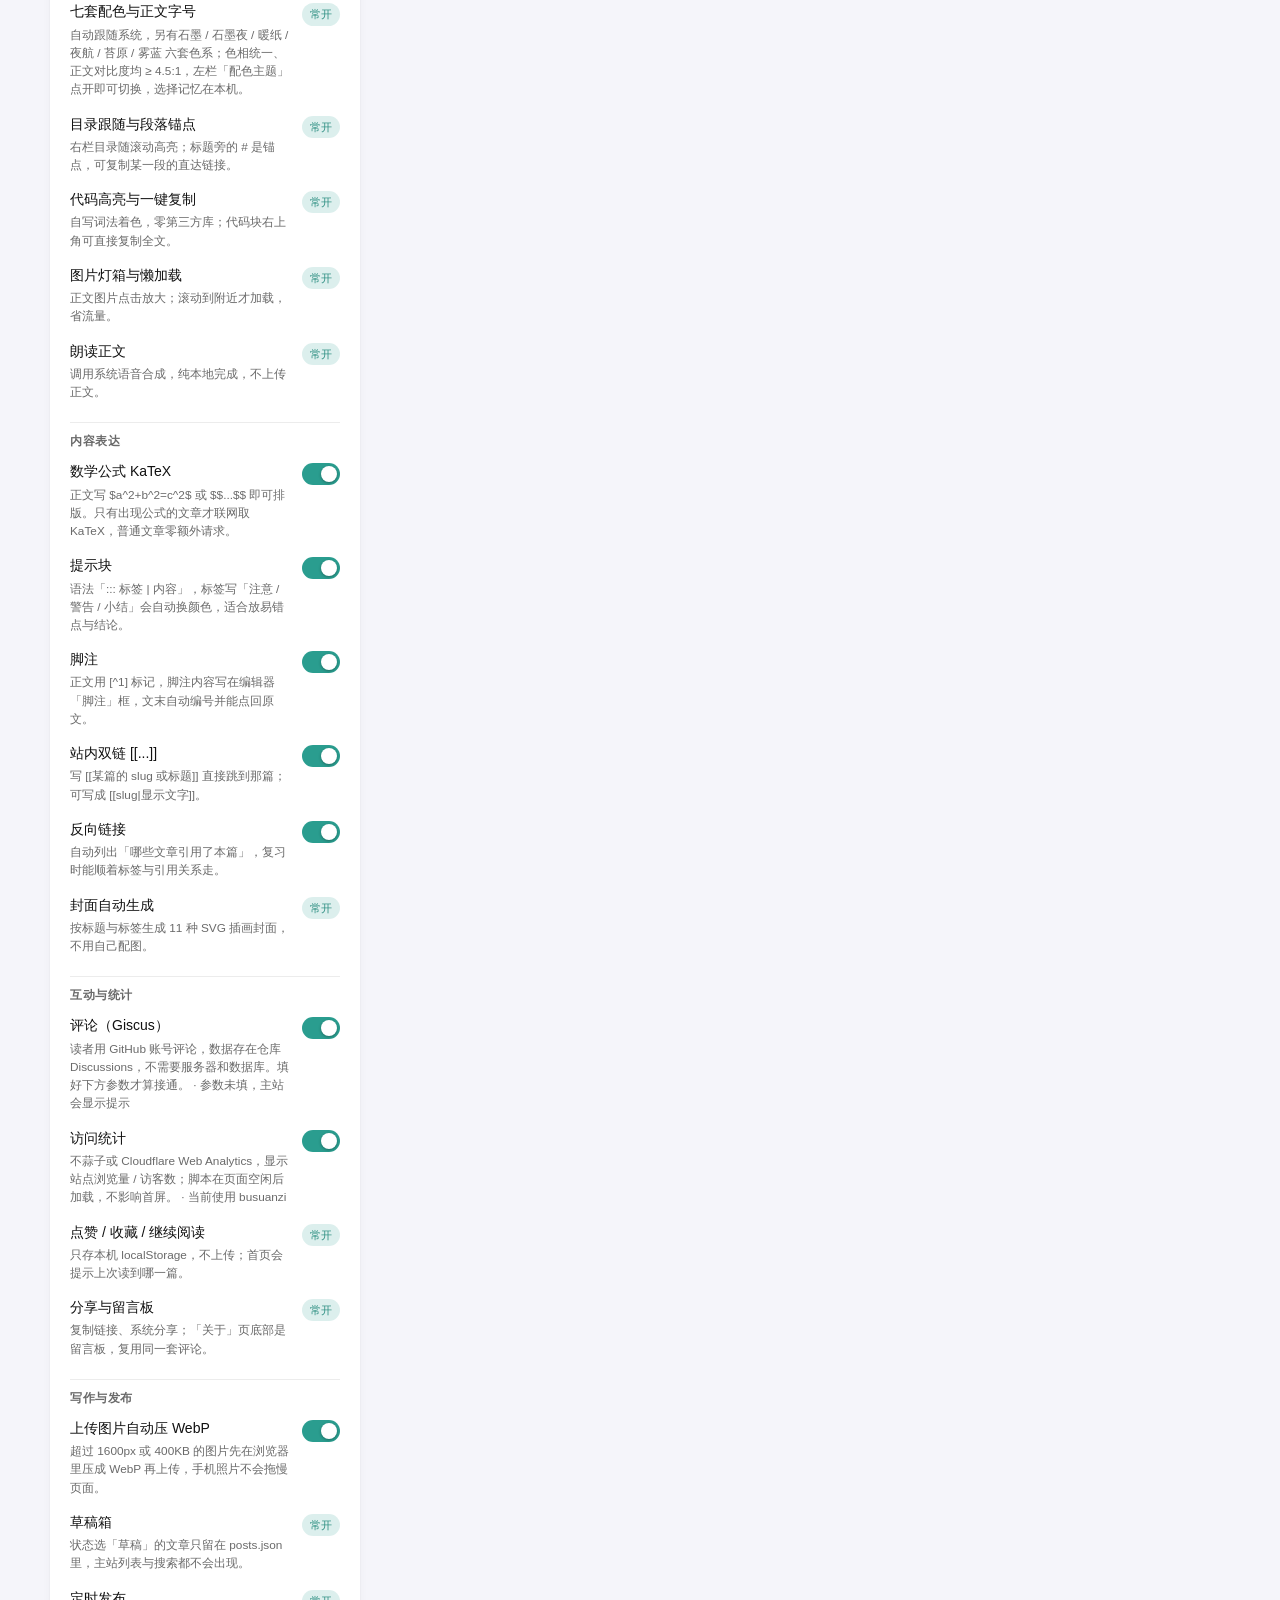
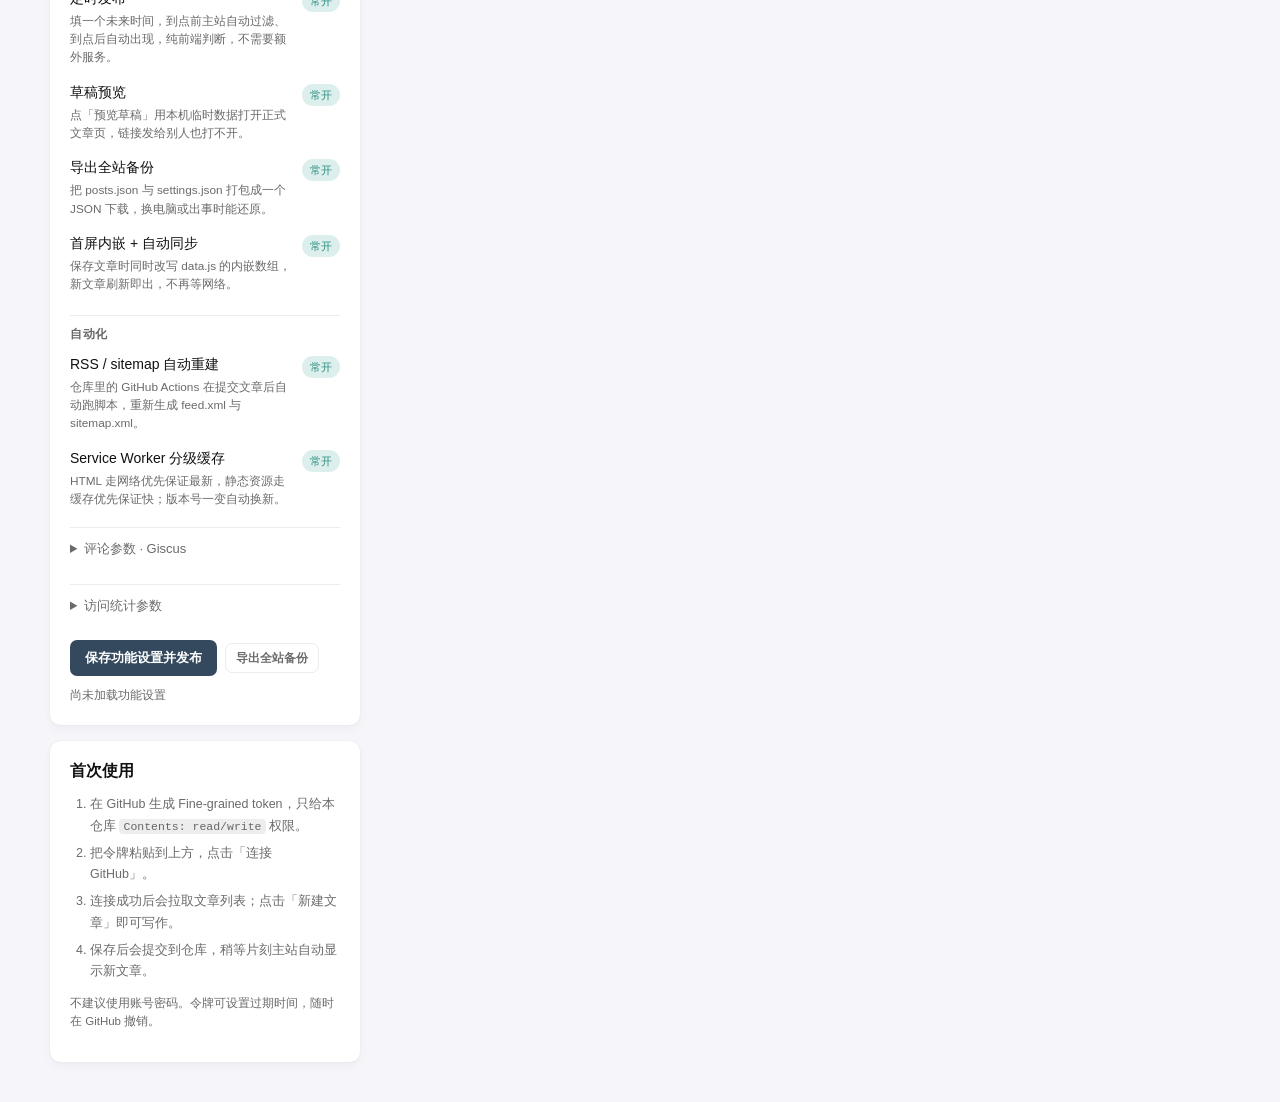
==== commit c3437c19: "feat: six curated color themes with picker panel and AA contrast - add sepia (warm paper), moss, haz" ====
--- a/admin/index.html
+++ b/admin/index.html
@@ -9,8 +9,12 @@
     (function () {
       try {
         var s = localStorage.getItem('StackColorScheme') || 'auto';
-        var dark = s === 'dark' || (s === 'auto' && window.matchMedia('(prefers-color-scheme: dark)').matches);
-        document.documentElement.setAttribute('data-scheme', dark ? 'dark' : 'light');
+        var KNOWN = { light: 'light', dark: 'dark', sepia: 'light', moss: 'light', haze: 'light', ink: 'dark' };
+        var theme = KNOWN[s] ? s : 'auto';
+        var dark = window.matchMedia && window.matchMedia('(prefers-color-scheme: dark)').matches;
+        var scheme = theme === 'auto' ? (dark ? 'dark' : 'light') : KNOWN[theme];
+        document.documentElement.setAttribute('data-scheme', scheme);
+        document.documentElement.setAttribute('data-theme', theme === 'auto' ? scheme : theme);
       } catch (e) {}
     })();
   </script>
--- a/assets/style.css
+++ b/assets/style.css
@@ -5,18 +5,21 @@
    ============================================================ */
 
 :root {
+  color-scheme: light;
   --body-background: #f5f5fa;
   --accent-color: #34495e;
   --accent-color-darker: #2c3e50;
   --accent-color-text: #fff;
   --accent-soft: rgba(52, 73, 94, .08);
-  --body-text-color: #707070;
+  --body-text-color: #666666;
+  /* 提示块的功能色，默认青绿；深色与各主题在下方微调，保持语义不变 */
+  --note-color: #2a9d8f;
 
   --card-background: #fff;
   --card-background-selected: #eaeaea;
   --card-text-color-main: #101010;
-  --card-text-color-secondary: #747474;
-  --card-text-color-tertiary: #767676;
+  --card-text-color-secondary: #6b6b6b;
+  --card-text-color-tertiary: #6a6a6a;
   --card-separator-color: rgba(218, 218, 218, .5);
   --card-border-radius: 10px;
   --card-padding: 20px;
@@ -25,11 +28,16 @@
   --shadow-l1: 0 4px 8px rgba(0,0,0,.04), 0 0 2px rgba(0,0,0,.06), 0 0 1px rgba(0,0,0,.04);
   --shadow-l2: 0 10px 20px rgba(0,0,0,.04), 0 2px 6px rgba(0,0,0,.04), 0 0 1px rgba(0,0,0,.04);
 
+  /* 主题化渐变：只换色相不换明度骨架，避免每个主题各画一套封面 */
+  --brand-gradient: linear-gradient(135deg, #34495e 0%, #6c8ba5 100%);
+  --cover-gradient: linear-gradient(120deg, #34495e 0%, #4b6b86 45%, #7a9bb3 100%);
+  --progress-gradient: linear-gradient(90deg, #2a9d8f, #34495e);
+
   --blockquote-background-color: #f8f8f8;
   --code-background-color: rgba(0,0,0,.07);
   --pre-background-color: #fafafa;
   --pre-text-color: #272822;
-  --code-text-color: #808080;
+  --code-text-color: #666666;
   --table-border-color: #dadada;
   --tr-even-background-color: #efefee;
   --kbd-border-color: #dadada;
@@ -53,12 +61,14 @@
 }
 
 :root[data-scheme="dark"] {
+  color-scheme: dark;
   --body-background: #303030;
   --accent-color: #ecf0f1;
   --accent-color-darker: #bdc3c7;
   --accent-color-text: #000;
   --accent-soft: rgba(236, 240, 241, .10);
   --body-text-color: rgba(255,255,255,.7);
+  --note-color: #63b8a8;
 
   --card-background: #424242;
   --card-background-selected: rgba(255,255,255,.16);
@@ -78,6 +88,157 @@
   --table-border-color: #717171;
   --tr-even-background-color: #545454;
   --kbd-border-color: #717171;
+
+  --brand-gradient: linear-gradient(135deg, #4a5560 0%, #8d9aa8 100%);
+  --cover-gradient: linear-gradient(120deg, #3a4149 0%, #55616d 45%, #8b98a6 100%);
+  --progress-gradient: linear-gradient(90deg, #63b8a8, #bdc3c7);
+}
+
+/* ============================================================
+   配色主题
+   data-scheme 只负责「明 / 暗」骨架，data-theme 叠加具体色系。
+   每个主题的正文与次要文字都按 WCAG AA（≥4.5:1）配过，
+   色相一致、明度分层，不做高饱和撞色。
+   ============================================================ */
+
+/* 暖纸 · 护眼米黄 */
+:root[data-theme="sepia"] {
+  color-scheme: light;
+  --body-background: #f2ebdd;
+  --accent-color: #8a5a2b;
+  --accent-color-darker: #6f4620;
+  --accent-color-text: #fffaf2;
+  --accent-soft: rgba(138, 90, 43, .10);
+  --body-text-color: #5d5346;
+  --note-color: #96682f;
+
+  --card-background: #fffdf8;
+  --card-background-selected: #f0e7d6;
+  --card-text-color-main: #33302a;
+  --card-text-color-secondary: #6b6152;
+  --card-text-color-tertiary: #635b4d;
+  --card-separator-color: rgba(120, 100, 70, .16);
+
+  --shadow-l1: 0 4px 8px rgba(90, 70, 40, .05), 0 0 2px rgba(90, 70, 40, .07), 0 0 1px rgba(90, 70, 40, .05);
+  --shadow-l2: 0 10px 20px rgba(90, 70, 40, .06), 0 2px 6px rgba(90, 70, 40, .05);
+
+  --blockquote-background-color: #faf4e8;
+  --code-background-color: rgba(120, 90, 50, .10);
+  --pre-background-color: #f7f1e4;
+  --pre-text-color: #3a3226;
+  --code-text-color: #6b6152;
+  --table-border-color: #ded3c0;
+  --tr-even-background-color: #f7f1e4;
+  --kbd-border-color: #d6c9b4;
+
+  --brand-gradient: linear-gradient(135deg, #8a5a2b 0%, #c0905c 100%);
+  --cover-gradient: linear-gradient(120deg, #6f4620 0%, #a06c3a 45%, #cfa877 100%);
+  --progress-gradient: linear-gradient(90deg, #c0905c, #6f4620);
+}
+
+/* 苔原 · 低饱和灰绿 */
+:root[data-theme="moss"] {
+  color-scheme: light;
+  --body-background: #ecefe8;
+  --accent-color: #46705a;
+  --accent-color-darker: #355944;
+  --accent-color-text: #f7fbf7;
+  --accent-soft: rgba(70, 112, 90, .10);
+  --body-text-color: #4f5c4e;
+  --note-color: #46705a;
+
+  --card-background: #fbfcf8;
+  --card-background-selected: #e3e9df;
+  --card-text-color-main: #28332a;
+  --card-text-color-secondary: #5b675a;
+  --card-text-color-tertiary: #5d695b;
+  --card-separator-color: rgba(70, 100, 75, .16);
+
+  --shadow-l1: 0 4px 8px rgba(40, 60, 45, .05), 0 0 2px rgba(40, 60, 45, .07), 0 0 1px rgba(40, 60, 45, .05);
+  --shadow-l2: 0 10px 20px rgba(40, 60, 45, .06), 0 2px 6px rgba(40, 60, 45, .05);
+
+  --blockquote-background-color: #f4f7f1;
+  --code-background-color: rgba(60, 100, 75, .09);
+  --pre-background-color: #f5f8f2;
+  --pre-text-color: #2b362d;
+  --code-text-color: #5b675a;
+  --table-border-color: #d3dbd0;
+  --tr-even-background-color: #f2f6ef;
+  --kbd-border-color: #ccd6c9;
+
+  --brand-gradient: linear-gradient(135deg, #355944 0%, #7fa98b 100%);
+  --cover-gradient: linear-gradient(120deg, #2d4a39 0%, #4a7360 45%, #93b8a1 100%);
+  --progress-gradient: linear-gradient(90deg, #93b8a1, #355944);
+}
+
+/* 雾蓝 · 冷调浅灰蓝 */
+:root[data-theme="haze"] {
+  color-scheme: light;
+  --body-background: #e8eef5;
+  --accent-color: #35608c;
+  --accent-color-darker: #27496c;
+  --accent-color-text: #f6f9fd;
+  --accent-soft: rgba(53, 96, 140, .09);
+  --body-text-color: #4d5a66;
+  --note-color: #35608c;
+
+  --card-background: #ffffff;
+  --card-background-selected: #e2eaf3;
+  --card-text-color-main: #1f2a36;
+  --card-text-color-secondary: #55636f;
+  --card-text-color-tertiary: #5a6670;
+  --card-separator-color: rgba(60, 90, 120, .16);
+
+  --shadow-l1: 0 4px 8px rgba(30, 50, 75, .05), 0 0 2px rgba(30, 50, 75, .07), 0 0 1px rgba(30, 50, 75, .05);
+  --shadow-l2: 0 10px 20px rgba(30, 50, 75, .06), 0 2px 6px rgba(30, 50, 75, .05);
+
+  --blockquote-background-color: #f5f8fc;
+  --code-background-color: rgba(50, 90, 135, .09);
+  --pre-background-color: #f6f9fd;
+  --pre-text-color: #23303d;
+  --code-text-color: #55636f;
+  --table-border-color: #d2dde8;
+  --tr-even-background-color: #f1f6fa;
+  --kbd-border-color: #ccd9e5;
+
+  --brand-gradient: linear-gradient(135deg, #27496c 0%, #7ba6cd 100%);
+  --cover-gradient: linear-gradient(120deg, #1f3b57 0%, #3a6489 45%, #8fb2d4 100%);
+  --progress-gradient: linear-gradient(90deg, #8fb2d4, #27496c);
+}
+
+/* 夜航 · 深蓝灰（深色） */
+:root[data-theme="ink"] {
+  color-scheme: dark;
+  --body-background: #1a1f27;
+  --accent-color: #dce7f5;
+  --accent-color-darker: #a9c4e0;
+  --accent-color-text: #10161d;
+  --accent-soft: rgba(160, 190, 225, .12);
+  --body-text-color: #b6bfcc;
+  --note-color: #7fa6cf;
+
+  --card-background: #232a34;
+  --card-background-selected: rgba(255, 255, 255, .10);
+  --card-text-color-main: #e8edf4;
+  --card-text-color-secondary: #aab5c3;
+  --card-text-color-tertiary: #8b97a6;
+  --card-separator-color: rgba(180, 200, 225, .14);
+
+  --shadow-l1: 0 4px 8px rgba(0, 0, 0, .22), 0 0 2px rgba(0, 0, 0, .26), 0 0 1px rgba(0, 0, 0, .2);
+  --shadow-l2: 0 10px 20px rgba(0, 0, 0, .26), 0 2px 6px rgba(0, 0, 0, .2);
+
+  --blockquote-background-color: #2a323d;
+  --code-background-color: rgba(150, 180, 215, .12);
+  --pre-background-color: #151a21;
+  --pre-text-color: #cfd8e4;
+  --code-text-color: #c2ccda;
+  --table-border-color: #3d4754;
+  --tr-even-background-color: #29313b;
+  --kbd-border-color: #3d4754;
+
+  --brand-gradient: linear-gradient(135deg, #3a5a80 0%, #7fa6cf 100%);
+  --cover-gradient: linear-gradient(120deg, #24384f 0%, #3a5a80 45%, #7fa6cf 100%);
+  --progress-gradient: linear-gradient(90deg, #7fa6cf, #a9c4e0);
 }
 
 /* ---------- base ---------- */
@@ -167,14 +328,14 @@
   height: var(--sidebar-avatar-size);
   border-radius: 50%;
   object-fit: cover;
-  background: linear-gradient(135deg, #34495e, #6c8ba5);
+  background: var(--brand-gradient);
   box-shadow: var(--shadow-l1);
 }
 .avatar-fallback {
   display: flex; align-items: center; justify-content: center;
   width: var(--sidebar-avatar-size); height: var(--sidebar-avatar-size);
   border-radius: 50%; color: #fff; font-size: 3.6rem; font-weight: 700;
-  background: linear-gradient(135deg, #34495e, #6c8ba5);
+  background: var(--brand-gradient);
   box-shadow: var(--shadow-l1);
   letter-spacing: -2px;
 }
@@ -362,7 +523,7 @@
   padding: 2px 12px; border-radius: var(--tag-border-radius);
   color: #fff; background: #34495e;
 }
-.article-category a.cat-Original { background: #2a9d8f; color: #fff; }
+.article-category a.cat-Original { background: #1d7a71; color: #fff; }
 .article-category a.cat-Repost { background: #3d3c0f; color: #efedbe; }
 .article-title-wrapper { min-width: 0; }
 .article-title { font-size: 1.85rem; font-weight: 700; margin: 0; line-height: 1.45; }
@@ -381,7 +542,7 @@
 .article-list .article-image img { width: 100%; height: 100%; object-fit: cover; }
 .cover-ph {
   width: 100%; height: 100%;
-  background: linear-gradient(120deg, #34495e 0%, #4b6b86 45%, #7a9bb3 100%);
+  background: var(--cover-gradient);
   position: relative;
 }
 .cover-ph::after {
@@ -529,7 +690,7 @@
   width: 60px; height: 60px; border-radius: 8px; object-fit: cover;
 }
 .thumb { display: flex; align-items: center; justify-content: center; color: #fff; font-size: 2rem; font-weight: 700; }
-.thumb.t1 { background: linear-gradient(135deg,#2a9d8f,#57b8a8); }
+.thumb.t1 { background: linear-gradient(135deg,#1d7a71,#2f8e80); }
 .thumb.t2 { background: linear-gradient(135deg,#3d3c0f,#7b7838); }
 .thumb.t3 { background: linear-gradient(135deg,#34495e,#6c8ba5); }
 
@@ -553,7 +714,7 @@
 .archives-list a { font-size: 1.45rem; color: var(--card-text-color-main); }
 .archives-list a:hover { color: var(--accent-color-darker); }
 .archives-list .cat-badge { margin-left: auto; font-size: 1.15rem; padding: 1px 8px; border-radius: 4px; }
-.cat-badge.cat-Original { background: #2a9d8f; color: #fff; }
+.cat-badge.cat-Original { background: #1d7a71; color: #fff; }
 .cat-badge.cat-Repost { background: #3d3c0f; color: #efedbe; }
 
 /* ---------- friends ---------- */
@@ -682,7 +843,7 @@
 .reading-progress {
   position: fixed; top: 0; left: 0; z-index: 60;
   width: 100%; height: 3px; display: none;
-  background: linear-gradient(90deg, #2a9d8f, #34495e);
+  background: var(--progress-gradient);
   transform: scaleX(0); transform-origin: 0 50%; will-change: transform;
   pointer-events: none;
 }
@@ -753,10 +914,10 @@
 }
 .heading-anchor:hover .anchor-link, .anchor-link:focus { opacity: 1; }
 .note-card {
-  background: var(--accent-soft); border-left: 3px solid #2a9d8f;
+  background: var(--accent-soft); border-left: 3px solid var(--note-color);
   border-radius: 0 8px 8px 0; padding: 12px 16px; margin: 0 0 18px;
 }
-.note-label { display: block; font-size: 1.2rem; font-weight: 700; color: #2a9d8f; margin-bottom: 4px; }
+.note-label { display: block; font-size: 1.2rem; font-weight: 700; color: var(--note-color); margin-bottom: 4px; }
 .note-card p { margin: 0; font-size: 1.45rem; }
 .article-content .task, .prose .task { list-style: none; display: flex; gap: 9px; align-items: flex-start; }
 .task-box {
@@ -819,7 +980,7 @@
 .qs-item:hover, .qs-item.qs-active { background: var(--accent-soft); }
 .qs-item > .icon { width: 16px; height: 16px; flex: 0 0 auto; opacity: .5; }
 .qs-cat { flex: 0 0 auto; font-size: 1.1rem; padding: 2px 8px; border-radius: 4px; }
-.qs-cat.cat-Original { background: #2a9d8f; color: #fff; }
+.qs-cat.cat-Original { background: #1d7a71; color: #fff; }
 .qs-cat.cat-Repost { background: #3d3c0f; color: #efedbe; }
 .qs-main { min-width: 0; display: flex; flex-direction: column; gap: 2px; }
 .qs-main strong { font-size: 1.45rem; font-weight: 600; overflow: hidden; text-overflow: ellipsis; white-space: nowrap; }
@@ -904,7 +1065,7 @@
 .post-cover-label {
   position: absolute; left: 16px; bottom: 14px; font-family: var(--code-font-family);
   font-size: 1.15rem; letter-spacing: 2px; color: #fff; padding: 5px 11px; border-radius: 5px;
-  background: rgba(0,0,0,.42); backdrop-filter: blur(4px);
+  background: rgba(0,0,0,.58); backdrop-filter: blur(4px);
 }
 
 /* ---------- 系列文章导航 ---------- */
@@ -943,7 +1104,7 @@
 
 /* ---------- 头像：渐变几何标识 ---------- */
 .site-avatar > a {
-  background: linear-gradient(135deg, #34495e 0%, #5b7a99 100%);
+  background: var(--brand-gradient);
   overflow: hidden;
 }
 .site-avatar > a::after {
@@ -1132,6 +1293,80 @@
   object-fit: cover; border-radius: 50%;
 }
 
+/* ---------- 配色主题选择面板 ---------- */
+.theme-pop {
+  position: fixed;
+  z-index: 200;
+  width: 272px;
+  max-width: calc(100vw - 24px);
+  padding: 14px;
+  border-radius: 14px;
+  border: 1px solid var(--card-separator-color);
+  background: var(--card-background);
+  box-shadow: 0 18px 44px rgba(0, 0, 0, .16), 0 2px 8px rgba(0, 0, 0, .06);
+  animation: themePopIn .16s ease-out both;
+}
+.theme-pop[hidden] { display: none; }
+.theme-pop-head {
+  display: flex; align-items: baseline; justify-content: space-between;
+  gap: 8px; margin: 0 2px 10px;
+}
+.theme-pop-head strong { font-size: 1.3rem; color: var(--card-text-color-main); }
+.theme-pop-head span { font-size: 1.05rem; color: var(--card-text-color-tertiary); }
+.theme-grid { display: grid; grid-template-columns: 1fr 1fr; gap: 6px; }
+.theme-opt {
+  display: flex; align-items: center; gap: 8px; min-width: 0;
+  padding: 7px; border: 1px solid transparent; border-radius: 10px;
+  background: transparent; text-align: left; color: inherit;
+  transition: background-color .16s ease, border-color .16s ease;
+}
+.theme-opt:hover { background: var(--accent-soft); }
+.theme-opt:focus-visible { outline: 2px solid var(--accent-color); outline-offset: 1px; }
+.theme-opt[aria-checked="true"] {
+  border-color: var(--accent-color);
+  background: var(--accent-soft);
+}
+.theme-swatch {
+  position: relative; flex: 0 0 auto;
+  width: 32px; height: 32px; border-radius: 8px;
+  background: var(--sw-bg);
+  border: 1px solid var(--sw-line);
+  overflow: hidden;
+}
+.theme-swatch i { position: absolute; display: block; }
+.theme-swatch .sw-card {
+  left: 4px; right: 4px; top: 4px; height: 13px;
+  border-radius: 3px; background: var(--sw-card);
+}
+.theme-swatch .sw-ink {
+  left: 6px; top: 8px; width: 11px; height: 2px;
+  border-radius: 2px; background: var(--sw-ink); opacity: .7;
+}
+.theme-swatch .sw-dot {
+  right: 4px; bottom: 4px; width: 9px; height: 9px;
+  border-radius: 50%; background: var(--sw-accent);
+}
+.theme-meta { display: flex; flex-direction: column; gap: 1px; min-width: 0; }
+.theme-name {
+  font-size: 1.2rem; font-weight: 600; line-height: 1.35;
+  color: var(--card-text-color-main); white-space: nowrap;
+  overflow: hidden; text-overflow: ellipsis;
+}
+.theme-desc {
+  font-size: 1rem; line-height: 1.3; white-space: nowrap;
+  color: var(--card-text-color-tertiary);
+}
+.theme-pop-foot {
+  margin: 10px 2px 0; padding-top: 9px;
+  border-top: 1px solid var(--card-separator-color);
+  font-size: 1.05rem; line-height: 1.5;
+  color: var(--card-text-color-tertiary);
+}
+@keyframes themePopIn {
+  from { transform: translateY(-4px) scale(.98); }
+  to { transform: none; }
+}
+
 /* ---------- motion / a11y / print ---------- */
 @media (prefers-reduced-motion: reduce) {
   html { scroll-behavior: auto; }
